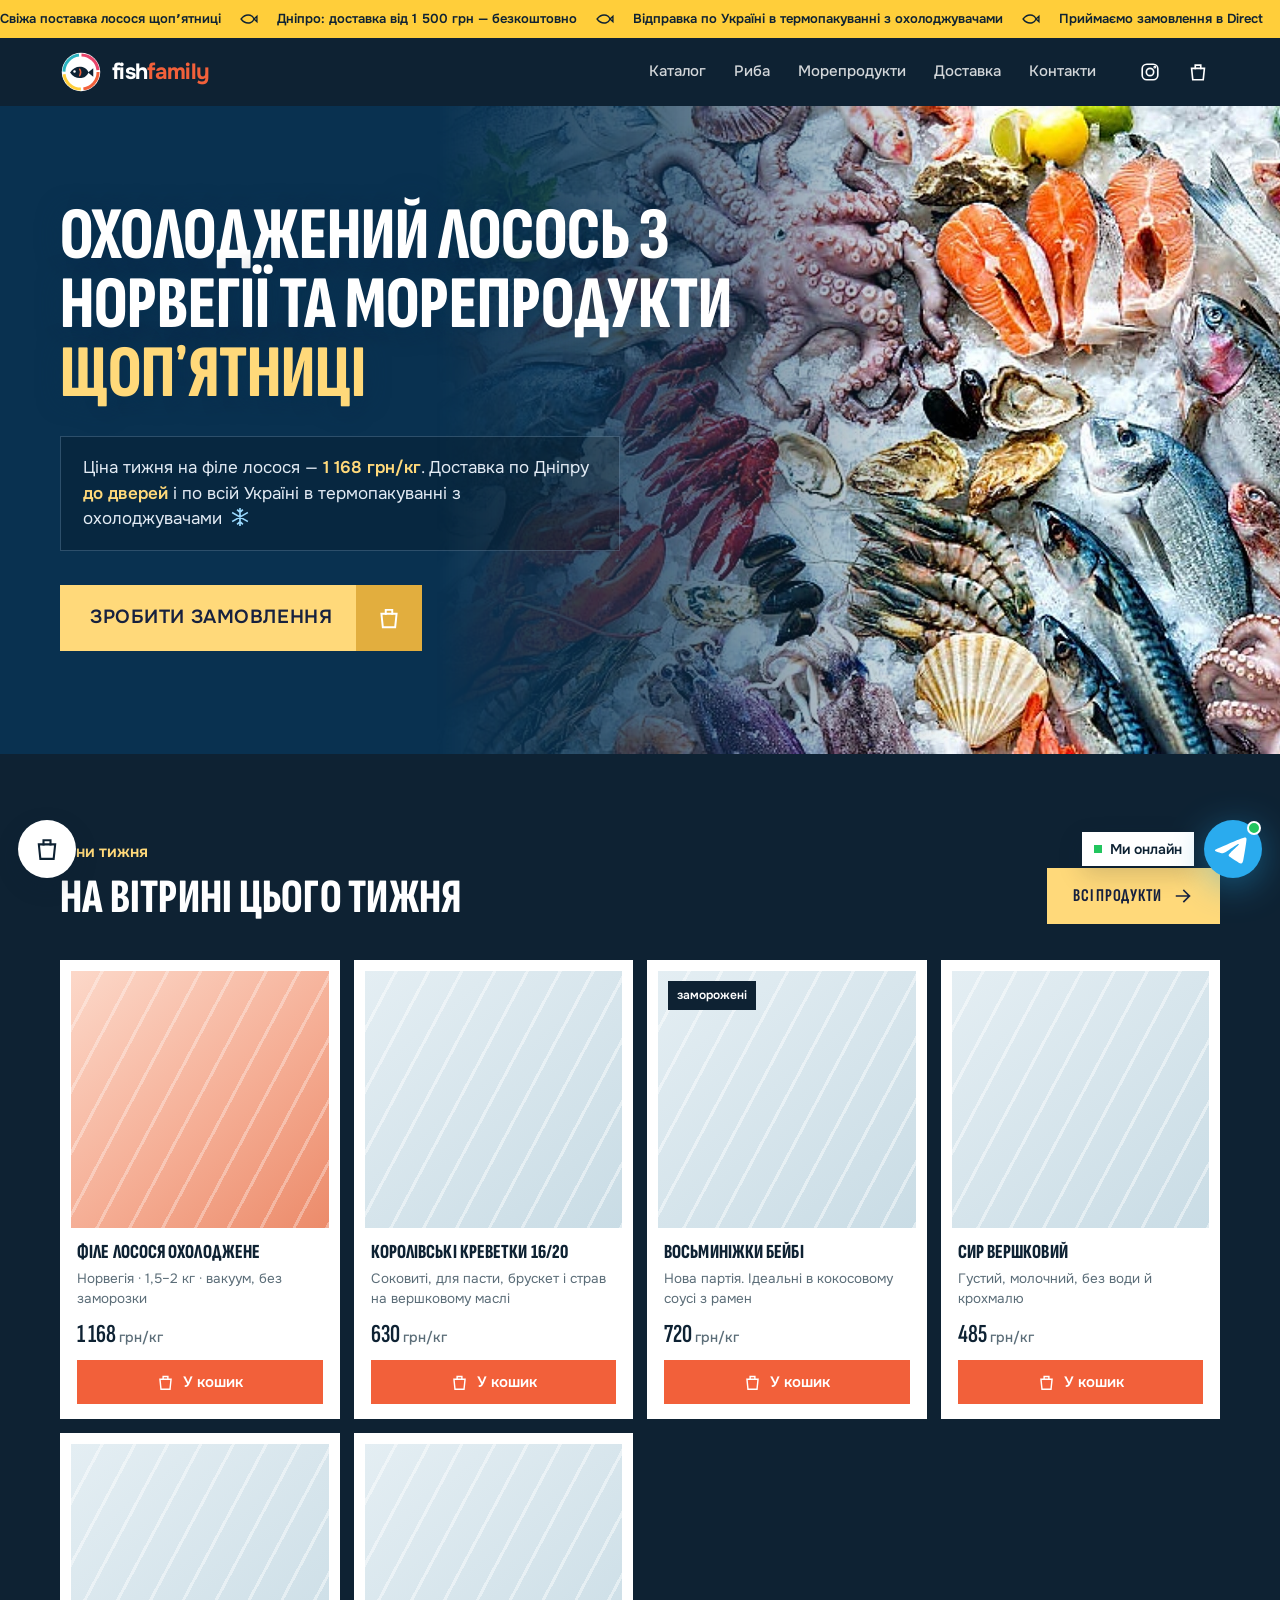
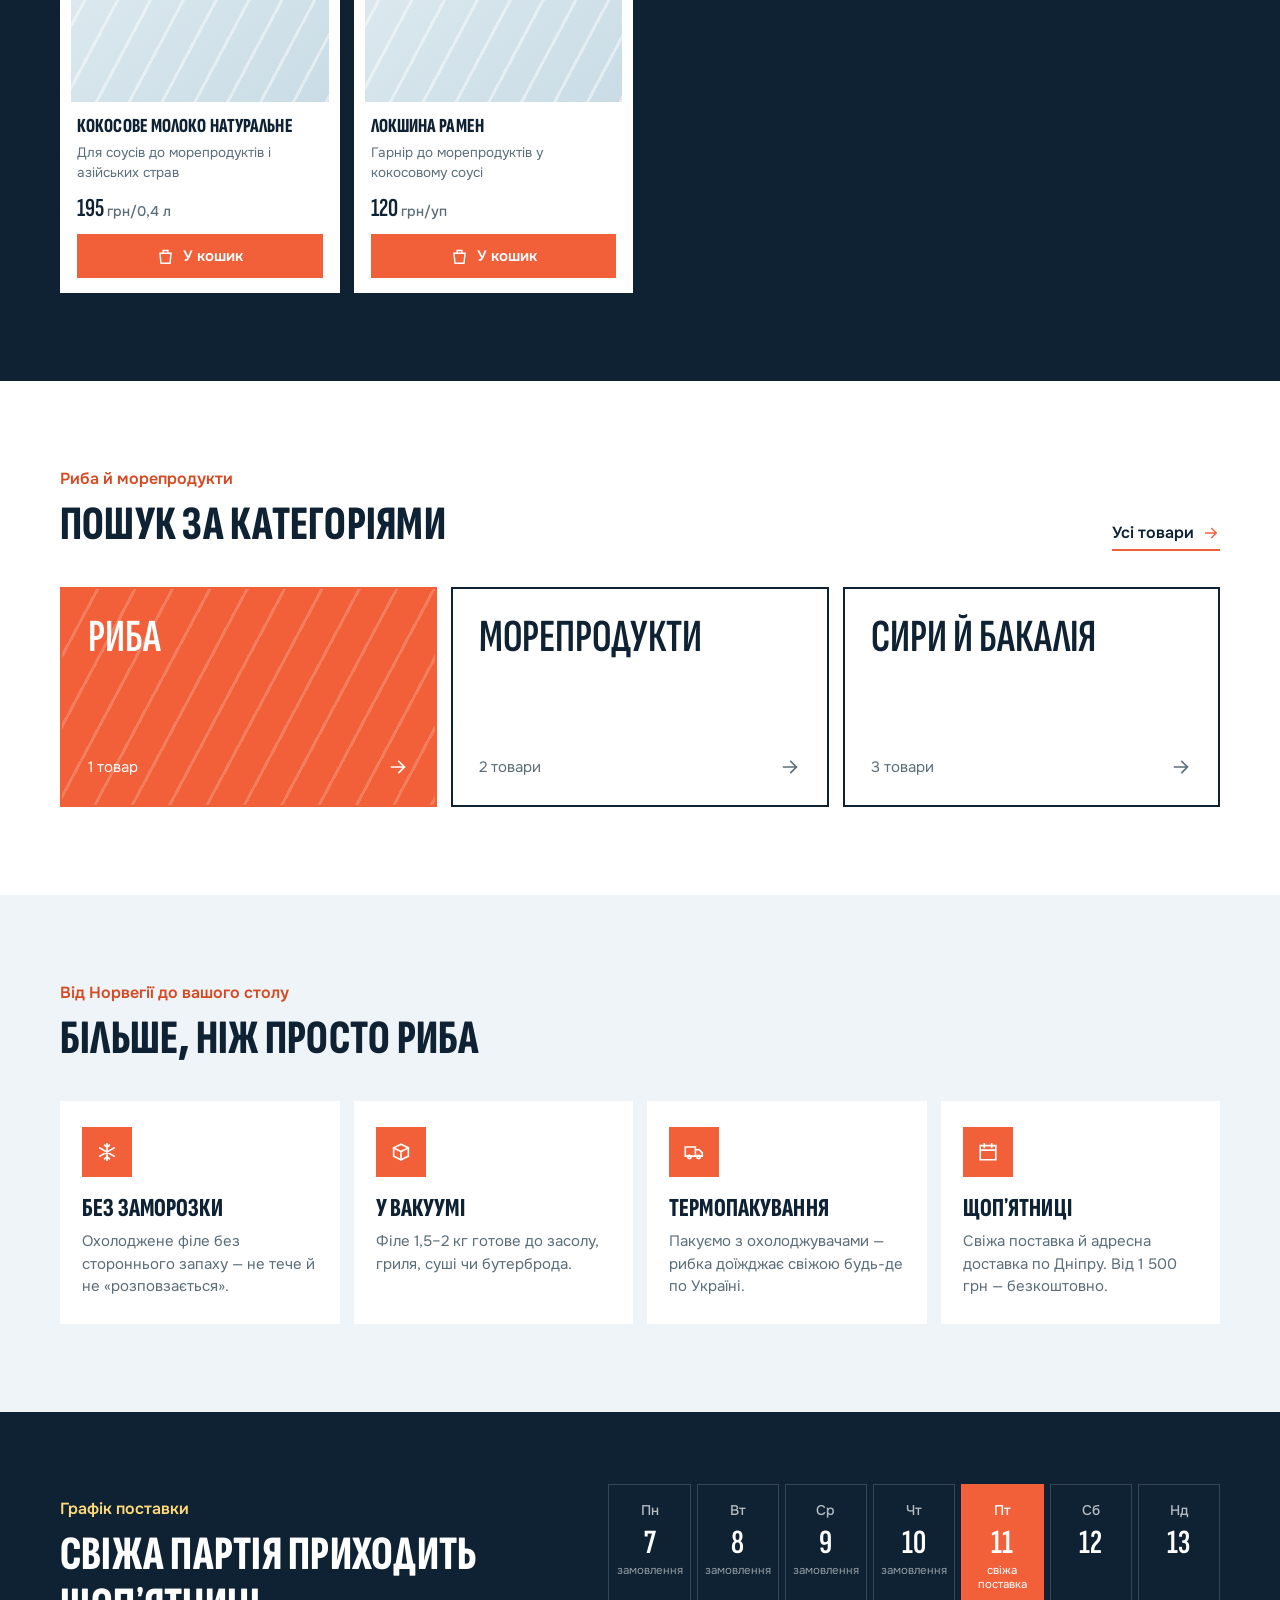
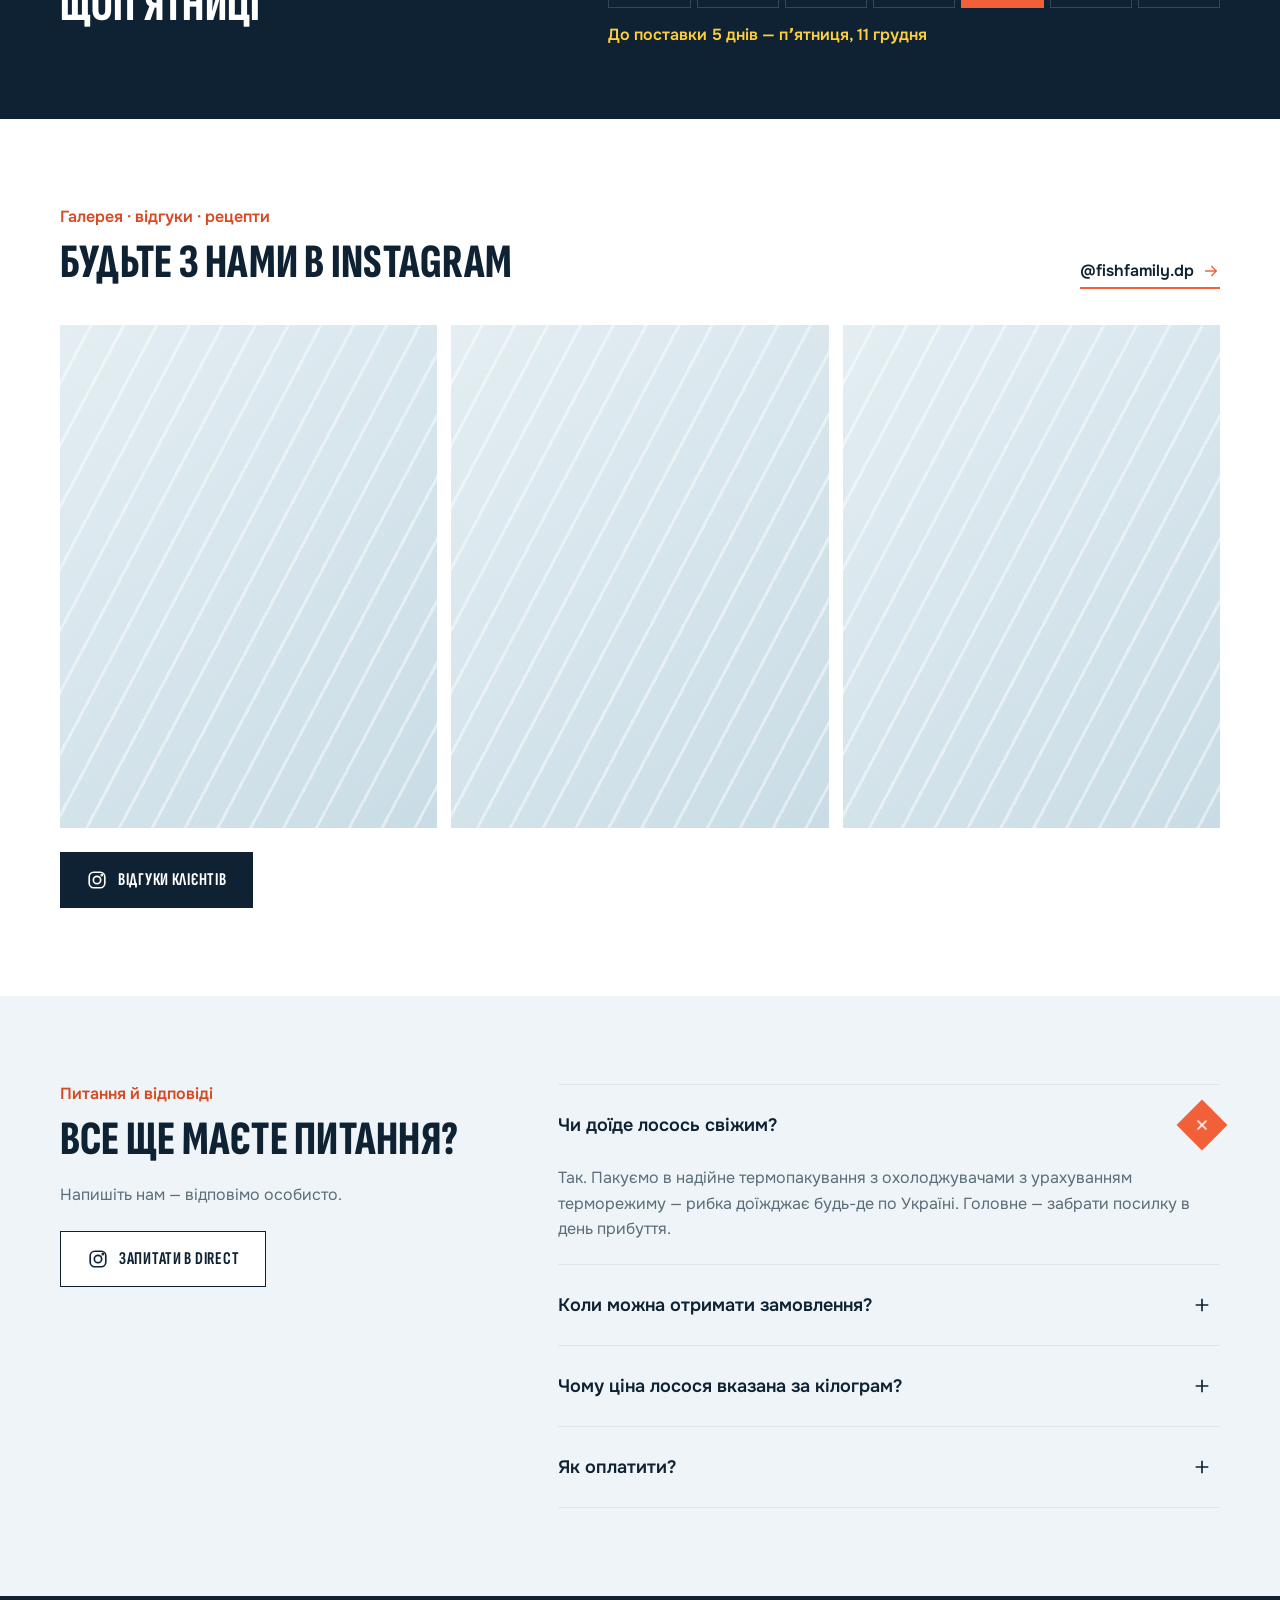
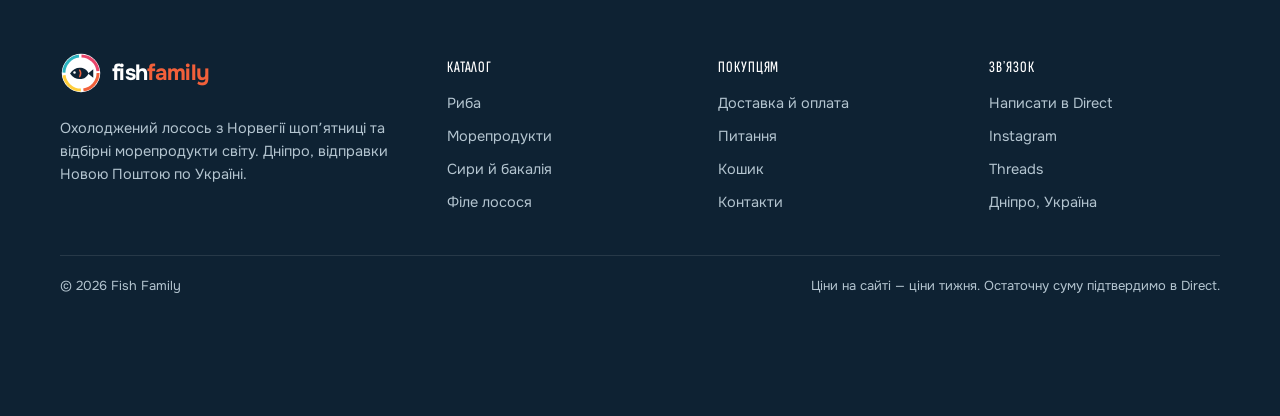
==== index.html @ 6bb83431 "Сайт Fish Family: головна, каталог, товар, кошик, доставка, контакти - перший блок як на premiumkawi" ====
<!doctype html>
<html lang="uk">
<head>
<meta charset="utf-8">
<meta name="viewport" content="width=device-width, initial-scale=1, viewport-fit=cover">
<title>Fish Family — охолоджений лосось з Норвегії, Дніпро</title>
<meta name="description" content="Охолоджений лосось з Норвегії щопʼятниці та відбірні морепродукти. Доставка по Дніпру від 1500 грн безкоштовно, відправка Новою Поштою по Україні.">
<meta name="theme-color" content="#0E2233">
<link rel="preconnect" href="https://fonts.googleapis.com">
<link rel="preconnect" href="https://fonts.gstatic.com" crossorigin>
<link href="https://fonts.googleapis.com/css2?family=Sofia+Sans+Extra+Condensed:wght@600;700;800;900&family=Onest:wght@400;500;600;700&display=swap" rel="stylesheet">
<link rel="stylesheet" href="style.css">
</head>
<body data-page="home">
<script src="sprite.js"></script>

<div class="ticker" aria-label="Умови магазину">
  <div class="ticker__track">
    <div class="ticker__group">
      <span>Свіжа поставка лосося щопʼятниці</span><svg class="i"><use href="#i-fish"/></svg>
      <span>Дніпро: доставка від 1 500 грн — безкоштовно</span><svg class="i"><use href="#i-fish"/></svg>
      <span>Відправка по Україні в термопакуванні з охолоджувачами</span><svg class="i"><use href="#i-fish"/></svg>
      <span>Приймаємо замовлення в Direct</span><svg class="i"><use href="#i-fish"/></svg>
    </div>
  </div>
</div>

<header class="hdr">
  <div class="wrap hdr__in">
    <button class="icon-btn" id="menuBtn" data-menu="open" aria-label="Меню" aria-expanded="false" aria-controls="nav"><svg class="i"><use href="#i-menu"/></svg></button>
    <a class="logo" href="index.html" aria-label="Fish Family — головна"><svg><use href="#i-logo"/></svg><span class="logo__txt">fish<b>family</b></span></a>
    <nav class="hdr__nav" aria-label="Розділи">
      <a href="katalog.html">Каталог</a>
      <a href="katalog.html?cat=ryba">Риба</a>
      <a href="katalog.html?cat=more">Морепродукти</a>
      <a href="dostavka.html">Доставка</a>
      <a href="kontakty.html">Контакти</a>
    </nav>
    <div class="hdr__act">
      <a class="icon-btn ig-link" href="https://www.instagram.com/fishfamily.dp/" target="_blank" rel="noopener" aria-label="Instagram @fishfamily.dp"><svg class="i"><use href="#i-ig"/></svg></a>
      <a class="icon-btn" href="koshyk.html" aria-label="Кошик"><svg class="i"><use href="#i-cart"/></svg><span class="cart-count" data-cart-count hidden>0</span></a>
    </div>
  </div>
</header>

<div class="nav" id="nav" aria-hidden="true">
  <div class="nav__top">
    <a class="logo" href="index.html"><svg><use href="#i-logo"/></svg><span class="logo__txt">fish<b>family</b></span></a>
    <button class="icon-btn" data-menu="close" aria-label="Закрити меню"><svg class="i"><use href="#i-close"/></svg></button>
  </div>
  <div class="nav__links">
    <a href="index.html" data-menu="close">Головна <svg class="i"><use href="#i-arrow"/></svg></a>
    <a href="katalog.html" data-menu="close">Каталог <svg class="i"><use href="#i-arrow"/></svg></a>
    <a href="katalog.html?cat=ryba" data-menu="close">Риба <svg class="i"><use href="#i-arrow"/></svg></a>
    <a href="katalog.html?cat=more" data-menu="close">Морепродукти <svg class="i"><use href="#i-arrow"/></svg></a>
    <a href="katalog.html?cat=bakaliia" data-menu="close">Сири й бакалія <svg class="i"><use href="#i-arrow"/></svg></a>
    <a href="dostavka.html" data-menu="close">Доставка й оплата <svg class="i"><use href="#i-arrow"/></svg></a>
    <a href="kontakty.html" data-menu="close">Контакти <svg class="i"><use href="#i-arrow"/></svg></a>
    <a href="koshyk.html" data-menu="close">Кошик <svg class="i"><use href="#i-arrow"/></svg></a>
  </div>
  <div class="nav__foot">
    <p>Найближча поставка: <b data-friday>пʼятниця</b></p>
    <a class="btn btn--main btn--block" href="https://ig.me/m/fishfamily.dp" target="_blank" rel="noopener"><svg class="i"><use href="#i-ig"/></svg>Написати в Direct</a>
  </div>
</div>

<main id="top">
<section class="hero">
  <img class="hero__photo" src="img/hero-hd.jpg" alt="" fetchpriority="high" onerror="this.hidden=true">
  <div class="hero__water" aria-hidden="true"></div>
  <div class="wrap hero__in">
    <h1>Охолоджений лосось з Норвегії та морепродукти <em>щопʼятниці</em></h1>
    <div class="hero__box">
      <p>Ціна тижня на філе лосося — <b><span data-price-of="losos">1 168</span> грн/кг</b>. Доставка по Дніпру <b>до дверей</b> і по всій Україні в термопакуванні з охолоджувачами <svg class="i hero__snow"><use href="#i-snow"/></svg></p>
    </div>
    <a class="hero__btn" href="katalog.html">Зробити замовлення<span><svg class="i"><use href="#i-cart"/></svg></span></a>
  </div>
</section>

<section class="sec sec--navy">
  <div class="wrap">
    <div class="sec__head">
      <div><span class="eyebrow">Ціни тижня</span><h2>На вітрині цього тижня</h2></div>
      <a class="btn btn--gold" href="katalog.html">Всі продукти <svg class="i"><use href="#i-arrow"/></svg></a>
    </div>
    <div class="grid" id="homeGrid"></div>
  </div>
</section>

<section class="sec">
  <div class="wrap">
    <div class="sec__head">
      <div><span class="eyebrow">Риба й морепродукти</span><h2>Пошук за категоріями</h2></div>
      <a class="more" href="katalog.html">Усі товари <svg class="i"><use href="#i-arrow"/></svg></a>
    </div>
    <div class="cats">
      <a class="cat cat--fish" href="katalog.html?cat=ryba"><b>Риба</b><span><em data-cat-count="ryba"></em><svg class="i"><use href="#i-arrow"/></svg></span></a>
      <a class="cat" href="katalog.html?cat=more"><b>Морепродукти</b><span><em data-cat-count="more"></em><svg class="i"><use href="#i-arrow"/></svg></span></a>
      <a class="cat" href="katalog.html?cat=bakaliia"><b>Сири й бакалія</b><span><em data-cat-count="bakaliia"></em><svg class="i"><use href="#i-arrow"/></svg></span></a>
    </div>
  </div>
</section>

<section class="sec sec--ice">
  <div class="wrap">
    <div class="sec__head">
      <div><span class="eyebrow">Від Норвегії до вашого столу</span><h2>Більше, ніж просто риба</h2></div>
    </div>
    <div class="perks4">
      <div class="perk4"><span class="sq"><svg class="i"><use href="#i-snow"/></svg></span><h3>Без заморозки</h3><p>Охолоджене філе без стороннього запаху — не тече й не «розповзається».</p></div>
      <div class="perk4"><span class="sq"><svg class="i"><use href="#i-box"/></svg></span><h3>У вакуумі</h3><p>Філе 1,5–2 кг готове до засолу, гриля, суші чи бутерброда.</p></div>
      <div class="perk4"><span class="sq"><svg class="i"><use href="#i-truck"/></svg></span><h3>Термопакування</h3><p>Пакуємо з охолоджувачами — рибка доїжджає свіжою будь-де по Україні.</p></div>
      <div class="perk4"><span class="sq"><svg class="i"><use href="#i-cal"/></svg></span><h3>Щопʼятниці</h3><p>Свіжа поставка й адресна доставка по Дніпру. Від 1 500 грн — безкоштовно.</p></div>
    </div>
  </div>
</section>

<section class="week">
  <div class="wrap week__in">
    <div><span class="eyebrow">Графік поставки</span><h2>Свіжа партія приходить щопʼятниці</h2></div>
    <div>
      <ol class="days" id="days"></ol>
      <p class="days__legend" id="daysLegend"></p>
    </div>
  </div>
</section>

<section class="sec" id="vidhuky">
  <div class="wrap">
    <div class="sec__head">
      <div><span class="eyebrow">Галерея · відгуки · рецепти</span><h2>Будьте з нами в Instagram</h2></div>
      <a class="more" href="https://www.instagram.com/fishfamily.dp/" target="_blank" rel="noopener">@fishfamily.dp <svg class="i"><use href="#i-arrow"/></svg></a>
    </div>
    <div class="revs">
      <figure class="ph ph--sea"></figure>
      <figure class="ph ph--sea"></figure>
      <figure class="ph ph--sea"></figure>
    </div>
    <a class="btn btn--dark revs__more" href="https://www.instagram.com/stories/highlights/17978755244148995/" target="_blank" rel="noopener"><svg class="i"><use href="#i-ig"/></svg>Відгуки клієнтів</a>
  </div>
</section>

<section class="sec sec--ice" id="pytannia">
  <div class="wrap faqwrap">
    <div class="faqwrap__head">
      <span class="eyebrow">Питання й відповіді</span>
      <h2>Все ще маєте питання?</h2>
      <p>Напишіть нам — відповімо особисто.</p>
      <a class="btn btn--ghost" href="https://ig.me/m/fishfamily.dp" target="_blank" rel="noopener"><svg class="i"><use href="#i-ig"/></svg>Запитати в Direct</a>
    </div>
    <div class="faq">
      <details open>
        <summary>Чи доїде лосось свіжим?<span class="pm"><svg class="i"><use href="#i-plus"/></svg></span></summary>
        <p>Так. Пакуємо в надійне термопакування з охолоджувачами з урахуванням терморежиму — рибка доїжджає будь-де по Україні. Головне — забрати посилку в день прибуття.</p>
      </details>
      <details>
        <summary>Коли можна отримати замовлення?<span class="pm"><svg class="i"><use href="#i-plus"/></svg></span></summary>
        <p>Свіжа партія приходить щопʼятниці. Замовлення формуємо заздалегідь — напишіть нам, і ми додамо вас до найближчої поставки.</p>
      </details>
      <details>
        <summary>Чому ціна лосося вказана за кілограм?<span class="pm"><svg class="i"><use href="#i-plus"/></svg></span></summary>
        <p>Філе продається цілим, а вага кожного трохи різна — від 1,5 до 2 кг. Ціна тижня оновлюється з кожною поставкою, остаточну суму називаємо після зважування.</p>
      </details>
      <details>
        <summary>Як оплатити?<span class="pm"><svg class="i"><use href="#i-plus"/></svg></span></summary>
        <p>По Дніпру — за реквізитами ФОП або готівкою при отриманні. По Україні — 100% передоплата за реквізитами ФОП.</p>
      </details>
    </div>
  </div>
</section>
</main>

<footer class="foot">
  <div class="wrap">
    <div class="foot__grid">
      <div>
        <a class="logo" href="index.html"><svg><use href="#i-logo"/></svg><span class="logo__txt">fish<b>family</b></span></a>
        <p>Охолоджений лосось з Норвегії щопʼятниці та відбірні морепродукти світу. Дніпро, відправки Новою Поштою по Україні.</p>
      </div>
      <div>
        <h4>Каталог</h4>
        <ul>
          <li><a href="katalog.html?cat=ryba">Риба</a></li>
          <li><a href="katalog.html?cat=more">Морепродукти</a></li>
          <li><a href="katalog.html?cat=bakaliia">Сири й бакалія</a></li>
          <li><a href="tovar.html?id=losos">Філе лосося</a></li>
        </ul>
      </div>
      <div>
        <h4>Покупцям</h4>
        <ul>
          <li><a href="dostavka.html">Доставка й оплата</a></li>
          <li><a href="dostavka.html#pytannia">Питання</a></li>
          <li><a href="koshyk.html">Кошик</a></li>
          <li><a href="kontakty.html">Контакти</a></li>
        </ul>
      </div>
      <div>
        <h4>Звʼязок</h4>
        <ul>
          <li><a href="https://ig.me/m/fishfamily.dp" target="_blank" rel="noopener">Написати в Direct</a></li>
          <li><a href="https://www.instagram.com/fishfamily.dp/" target="_blank" rel="noopener">Instagram</a></li>
          <li><a href="https://www.threads.com/@fishfamily.dp" target="_blank" rel="noopener">Threads</a></li>
          <li>Дніпро, Україна</li>
        </ul>
      </div>
    </div>
    <div class="foot__bottom">
      <span>© 2026 Fish Family</span>
      <span>Ціни на сайті — ціни тижня. Остаточну суму підтвердимо в Direct.</span>
    </div>
  </div>
</footer>

<a class="cartf" href="koshyk.html" aria-label="Кошик"><svg class="i"><use href="#i-cart"/></svg><span class="cartf__count" data-cart-count hidden>0</span></a>
<a class="tg" id="tgFloat" href="https://t.me/" target="_blank" rel="noopener" aria-label="Написати в Telegram — ми онлайн">
  <span class="tg__label"><i></i>Ми онлайн</span>
  <span class="tg__icon"><svg viewBox="0 0 240 240" aria-hidden="true"><circle cx="120" cy="120" r="120" fill="#2AABEE"/><path fill="#fff" d="M54.4 118.7c35-15.2 58.3-25.3 70-30.2 33.3-13.9 40.3-16.3 44.8-16.4 1 0 3.2.2 4.7 1.4 1.2 1 1.5 2.3 1.7 3.3.2 1 .4 3.1.2 4.7-1.8 19-9.6 65.1-13.6 86.3-1.7 9-5 12-8.2 12.3-7 .6-12.3-4.6-19-9-10.6-6.9-16.5-11.2-26.8-18-11.9-7.8-4.2-12.1 2.6-19.1 1.8-1.8 32.5-29.8 33.1-32.3.1-.3.1-1.5-.6-2.1-.7-.6-1.7-.4-2.5-.2-1.1.2-17.9 11.4-50.6 33.5-4.8 3.3-9.1 4.9-13 4.8-4.3-.1-12.5-2.4-18.7-4.4-7.5-2.4-13.5-3.7-13-7.9.3-2.2 3.3-4.4 8.9-6.7z"/></svg></span>
</a>

<script src="data.js"></script>
<script src="app.js"></script>
</body>
</html>
---- style.css ----
:root {
  --ink: #0E2233;
  --ink2: #18364D;
  --salmon: #F2603A;
  --salmon-d: #D64A23;
  --salmon-l: #FFE9E1;
  --sun: #FFCE3A;
  --ice: #EEF4F7;
  --line: #DCE6EB;
  --text: #15232D;
  --muted: #5B6D78;
  --bg: #fff;
  --head: "Sofia Sans Extra Condensed", "Arial Narrow", Arial, sans-serif;
  --body: "Onest", system-ui, -apple-system, "Segoe UI", Roboto, sans-serif;
  --gold: #FFD97A;
  --stripes: repeating-linear-gradient(118deg, transparent 0 30px, rgba(255,255,255,.18) 30px 33px);
  color-scheme: light;
}

/* усі кути квадратні */
*, *::before, *::after { box-sizing: border-box; border-radius: 0; }
[hidden] { display: none !important; }
html { scroll-behavior: smooth; -webkit-text-size-adjust: 100%; }
html.lock, html.lock body { overflow: hidden; }
body {
  margin: 0;
  background: var(--bg);
  color: var(--text);
  font: 400 16px/1.6 var(--body);
  -webkit-font-smoothing: antialiased;
  overflow-x: hidden;
}
img { max-width: 100%; display: block; }
a { color: inherit; }
button { font: inherit; color: inherit; cursor: pointer; border: 0; background: none; padding: 0; }
button, input, textarea { border-radius: 0; -webkit-appearance: none; appearance: none; }
input, textarea { font: inherit; }
[id] { scroll-margin-top: 84px; }

.wrap { max-width: 1200px; margin-inline: auto; padding-inline: 20px; }

svg.i {
  width: 22px; height: 22px; flex: none;
  fill: none; stroke: currentColor; stroke-width: 1.8;
  stroke-linecap: square; stroke-linejoin: miter;
}

h1, h2, h3 {
  font-family: var(--head);
  font-weight: 800;
  text-transform: uppercase;
  letter-spacing: .005em;
  line-height: 1.06;
  color: var(--ink);
  margin: 0;
}
h2 { font-size: clamp(30px, 4.2vw, 48px); }

/* ---------- бігучий рядок ---------- */
.ticker { background: var(--sun); color: var(--ink); overflow: hidden; white-space: nowrap; }
.ticker__track { display: inline-flex; animation: tick 40s linear infinite; will-change: transform; }
.ticker__group { display: inline-flex; align-items: center; gap: 18px; padding: 9px 18px 9px 0; font: 600 13px/1.2 var(--body); }
.ticker__group svg.i { width: 20px; height: 20px; stroke-width: 1.6; }
@keyframes tick { to { transform: translateX(-50%); } }
@media (prefers-reduced-motion: reduce) { .ticker__track { animation: none; } }

/* ---------- шапка ---------- */
.hdr { position: sticky; top: 0; z-index: 40; background: var(--ink); color: #fff; }
.hdr__in { position: relative; height: 68px; display: flex; align-items: center; gap: 24px; }
.logo { display: inline-flex; align-items: center; gap: 10px; text-decoration: none; color: #fff; }
.logo svg { width: 42px; height: 42px; }
.logo__txt { font: 700 22px/1 var(--body); letter-spacing: -.03em; }
.logo__txt b { color: var(--salmon); font-weight: 700; }
.hdr__nav { display: flex; gap: 28px; margin-left: auto; }
.hdr__nav a { text-decoration: none; font-weight: 500; font-size: 15px; color: rgba(255,255,255,.82); padding-block: 6px; border-bottom: 2px solid transparent; transition: color .2s, border-color .2s; }
.hdr__nav a:hover { color: var(--sun); }
.hdr__nav a.on { color: #fff; border-color: var(--salmon); }
.hdr__act { display: flex; gap: 4px; margin-left: 8px; }
.icon-btn { width: 44px; height: 44px; display: grid; place-items: center; position: relative; color: #fff; transition: background .2s; }
.icon-btn:hover { background: rgba(255,255,255,.1); }
.cart-count {
  position: absolute; top: 4px; right: 2px;
  min-width: 18px; height: 18px; padding: 0 4px;
  background: var(--salmon); color: #fff; font: 700 11px/18px var(--body); text-align: center;
}
.cart-count.bump { animation: bump .45s ease; }
@keyframes bump { 40% { transform: scale(1.45); } }
#menuBtn { display: none; }

/* ---------- мобільне меню ---------- */
.nav {
  position: fixed; inset: 0; z-index: 60;
  background: var(--ink); color: #fff;
  display: flex; flex-direction: column;
  padding: 0 20px calc(24px + env(safe-area-inset-bottom));
  transform: translateY(-100%); visibility: hidden;
  transition: transform .35s ease, visibility 0s .35s;
  overflow-y: auto;
}
.nav.open { transform: none; visibility: visible; transition: transform .35s ease; }
.nav__top { height: 68px; flex: none; display: flex; align-items: center; justify-content: space-between; }
.nav__links { display: flex; flex-direction: column; margin-top: 8px; }
.nav__links a {
  display: flex; justify-content: space-between; align-items: center;
  font: 600 26px/1.1 var(--head); text-transform: uppercase; text-decoration: none;
  padding: 13px 0; border-bottom: 1px solid rgba(255,255,255,.12);
}
.nav__links a svg { color: var(--salmon); }
.nav__foot { margin-top: auto; padding-top: 24px; }
.nav__foot p { margin: 0 0 12px; color: rgba(255,255,255,.7); font-size: 15px; }
.nav__foot b { color: var(--sun); font-weight: 600; }

/* ---------- кнопки ---------- */
.btn {
  display: inline-flex; align-items: center; justify-content: center; gap: 10px;
  height: 56px; padding: 0 26px;
  font: 700 18px/1 var(--head); text-transform: uppercase; letter-spacing: .04em;
  text-decoration: none; white-space: nowrap;
  transition: background .2s, color .2s, border-color .2s, transform .1s;
}
.btn:active { transform: scale(.98); }
.btn--main { background: var(--salmon); color: #fff; }
.btn--main:hover { background: var(--salmon-d); }
.btn--ghost { background: #fff; color: var(--ink); border: 1.5px solid var(--ink); }
.btn--ghost:hover { background: var(--ink); color: #fff; }
.btn--dark { background: var(--ink); color: #fff; }
.btn--dark:hover { background: var(--ink2); }
.btn--light { background: #fff; color: var(--ink); }
.btn--light:hover { background: var(--sun); }
.btn--line { color: #fff; border: 1.5px solid rgba(255,255,255,.75); }
.btn--line:hover { background: rgba(255,255,255,.12); }
.btn--block { width: 100%; }
.more {
  display: inline-flex; align-items: center; gap: 8px;
  font-weight: 600; color: var(--ink); text-decoration: none;
  padding-bottom: 3px; border-bottom: 2px solid var(--salmon);
}
.more svg.i { width: 18px; height: 18px; color: var(--salmon); transition: transform .2s; }
.more:hover svg.i { transform: translateX(4px); }

/* ---------- заглушки фото ---------- */
.ph {
  margin: 0; position: relative; overflow: hidden;
  display: grid; place-items: center;
  background:
    repeating-linear-gradient(118deg, transparent 0 26px, rgba(255,255,255,.32) 26px 29px),
    linear-gradient(140deg, #FCD8C9, #F5AE95 55%, #EC8B6A);
}
.ph--sea {
  background:
    repeating-linear-gradient(118deg, transparent 0 26px, rgba(255,255,255,.45) 26px 29px),
    linear-gradient(140deg, #E4EEF3, #C9DCE5);
}
.ph img { position: absolute; inset: 0; width: 100%; height: 100%; object-fit: cover; }
.ph > span {
  position: relative; max-width: 80%; text-align: center;
  font-size: 13px; font-weight: 500; line-height: 1.35; color: var(--ink);
  background: rgba(255,255,255,.8); padding: 6px 10px;
}
.ph:has(img) > span { display: none; }

/* ---------- загальне для сторінок ---------- */
.crumbs { font-size: 13px; color: var(--muted); padding-block: 18px 16px; }
.crumbs a { text-decoration: none; }
.crumbs a:hover { color: var(--ink); }
.crumbs span { color: var(--ink); font-weight: 500; }
.page-head { display: flex; justify-content: space-between; align-items: flex-end; flex-wrap: wrap; gap: 12px 40px; padding-bottom: 28px; }
.page-head h1 { font-size: clamp(40px, 6vw, 76px); line-height: 1; }
.page-head p { margin: 0; max-width: 460px; color: var(--muted); }

.sec { padding-block: 88px; }
.sec--ice { background: var(--ice); }
.sec--ink { background: var(--ink); color: #C9D8E1; }
.sec--ink h2, .sec--ink h3 { color: #fff; }
.sec__head { display: flex; justify-content: space-between; align-items: flex-end; gap: 16px 40px; flex-wrap: wrap; margin-bottom: 36px; }
.sec__head h2 { max-width: 640px; }
.sec__head p { max-width: 440px; margin: 0; color: var(--muted); }
.sec--ink .sec__head p { color: #A9BDC9; }
.sq { width: 42px; height: 42px; flex: none; background: var(--salmon); color: #fff; display: grid; place-items: center; }

/* ---------- головна: перший екран ---------- */
.hero { position: relative; overflow: hidden; color: #fff; background: #093150; }
.hero__photo {
  position: absolute; top: 0; right: 0; width: 66%; height: 100%;
  object-fit: cover; object-position: center;
  -webkit-mask-image: linear-gradient(90deg, transparent 0%, rgba(0,0,0,.3) 28%, #000 62%);
  mask-image: linear-gradient(90deg, transparent 0%, rgba(0,0,0,.3) 28%, #000 62%);
}
.hero__water { display: none; }
.hero__in { position: relative; z-index: 1; min-height: clamp(520px, 72svh, 720px); padding-block: 80px 88px; display: flex; flex-direction: column; justify-content: center; align-items: flex-start; }
.hero h1 { max-width: 700px; text-wrap: balance; color: #fff; font-weight: 800; font-size: clamp(48px, 5.8vw, 86px); line-height: .93; letter-spacing: 0; text-shadow: 0 2px 24px rgba(9,49,80,.55); }
.hero h1 em { font-style: normal; color: var(--gold); }
.hero__box { max-width: 560px; margin-top: 28px; padding: 18px 22px; background: rgba(0,0,0,.2); border: 1px solid rgba(160,200,235,.25); }
.hero__box p { margin: 0; font-size: 17px; line-height: 1.5; color: #E4ECF5; }
.hero__box b { font-weight: 600; color: var(--gold); white-space: nowrap; }
.hero__snow { width: 22px; height: 22px; vertical-align: -4px; margin-left: 2px; color: #9ADAFF; }
.hero__btn {
  display: inline-flex; align-items: center; gap: 24px; height: 66px; margin-top: 34px; padding-left: 30px;
  background: var(--gold); color: #17213F; text-decoration: none;
  font: 600 19px/1 var(--body); text-transform: uppercase; letter-spacing: .03em;
  transition: background .2s, transform .15s;
}
.hero__btn span { width: 66px; height: 66px; display: grid; place-items: center; background: #E2AE3E; color: #fff; }
.hero__btn span svg.i { width: 26px; height: 26px; }
.hero__btn:hover { background: #FFE6A6; transform: translateY(-2px); }

/* ---------- головна: тиждень поставки ---------- */
.week { background: var(--ink); color: #C9D8E1; padding-block: 72px; }
.week__in { display: grid; grid-template-columns: .9fr 1.1fr; gap: 48px; align-items: center; }
.week h2 { color: #fff; }
.week p { margin: 16px 0 0; }
.days { list-style: none; margin: 0; padding: 0; display: grid; grid-template-columns: repeat(7, 1fr); gap: 6px; }
.day { min-height: 124px; padding: 14px 4px; display: flex; flex-direction: column; align-items: center; justify-content: space-between; text-align: center; border: 1px solid rgba(255,255,255,.16); }
.day b { font-weight: 500; font-size: 14px; color: rgba(255,255,255,.7); }
.day span { font: 600 34px/1 var(--head); color: #fff; }
.day em { min-height: 2.5em; font-style: normal; font-size: 11.5px; line-height: 1.25; color: rgba(255,255,255,.55); }
.day.is-past { opacity: .4; }
.day.is-today { border-color: var(--sun); }
.day.is-today em { color: var(--sun); }
.day.is-fri { background: var(--salmon); border-color: var(--salmon); }
.day.is-fri b, .day.is-fri em { color: #fff; }
.week .days__legend { margin: 14px 0 0; font-weight: 600; color: var(--sun); }

/* ---------- головна: категорії ---------- */
.cats { display: grid; grid-template-columns: repeat(3, 1fr); gap: 14px; }
.cat { min-height: 220px; padding: 26px; display: flex; flex-direction: column; justify-content: space-between; border: 2px solid var(--ink); color: var(--ink); text-decoration: none; transition: background .2s, color .2s; }
.cat b { font: 600 clamp(32px, 3.6vw, 48px)/1 var(--head); text-transform: uppercase; }
.cat span { display: flex; justify-content: space-between; align-items: center; font-size: 15px; color: var(--muted); }
.cat em { font-style: normal; }
.cat:hover { background: var(--ink); color: #fff; }
.cat:hover span { color: rgba(255,255,255,.75); }
.cat--fish { background: var(--stripes), var(--salmon); border-color: var(--salmon); color: #fff; }
.cat--fish span { color: #fff; }
.cat--fish:hover { background: var(--stripes), var(--salmon-d); border-color: var(--salmon-d); }

.dteaser { display: flex; align-items: flex-start; gap: 18px; padding: 26px; border: 1px solid var(--line); background: #fff; text-decoration: none; transition: border-color .2s; }
.dteaser:hover { border-color: var(--ink); }
.dteaser .sq { width: 50px; height: 50px; background: var(--ink); color: var(--sun); }
.dteaser h3 { font-size: 26px; margin-bottom: 6px; }
.dteaser p { margin: 0; color: var(--muted); }

/* ---------- картки товарів ---------- */
.grid { display: grid; grid-template-columns: repeat(auto-fill, minmax(230px, 1fr)); gap: 14px; }
.card { display: flex; flex-direction: column; background: #fff; border: 1px solid var(--line); padding: 10px 10px 14px; transition: border-color .2s; }
.card:hover { border-color: var(--ink); }
.card__link { display: block; color: inherit; text-decoration: none; }
.card .ph { aspect-ratio: 1 / 1; }
.card__tag { position: absolute; top: 10px; left: 10px; font-style: normal; font-size: 12px; font-weight: 600; background: var(--ink); color: #fff; padding: 5px 9px; }
.card h3 { font-size: 20px; margin: 14px 6px 6px; }
.card__link:hover h3 { color: var(--salmon-d); }
.card p { flex: 1; margin: 0 6px; font-size: 13.5px; line-height: 1.45; color: var(--muted); }
.card__price { margin: 14px 6px 12px; font: 600 26px/1 var(--head); color: var(--ink); }
.card__price small { font: 500 14px var(--body); color: var(--muted); }
.card__foot { margin: 0 6px; }
.card__foot .step { width: 100%; justify-content: space-between; height: 44px; }
.add {
  width: 100%; height: 44px; background: var(--salmon); color: #fff;
  display: inline-flex; align-items: center; justify-content: center; gap: 8px;
  font-weight: 600; font-size: 15px; transition: background .2s;
}
.add:hover { background: var(--salmon-d); }
.add svg.i { width: 19px; height: 19px; }

/* ---------- каталог ---------- */
.catalog { padding-bottom: 88px; }
.chips { display: flex; gap: 8px; flex-wrap: wrap; margin-bottom: 24px; }
.chip, .pill {
  height: 44px; padding: 0 18px;
  display: inline-flex; align-items: center; justify-content: center; gap: 8px;
  border: 1.5px solid var(--line); background: #fff;
  font-weight: 600; font-size: 15px; color: var(--ink); transition: .2s;
}
.chip small { font-weight: 500; color: var(--muted); }
.chip:hover, .pill:hover { border-color: var(--ink); }
.chip.on, .pill.on { background: var(--ink); border-color: var(--ink); color: #fff; }
.chip.on small { color: rgba(255,255,255,.6); }
.pills { display: flex; gap: 8px; flex-wrap: wrap; }
.catalog__note { margin: 28px 0 0; color: var(--muted); }
.catalog__note a { color: var(--ink); font-weight: 600; }

/* ---------- товар ---------- */
.prod { display: grid; grid-template-columns: minmax(0, 1.05fr) minmax(0, 1fr); gap: 56px; align-items: start; padding-bottom: 80px; }
.gal { position: sticky; top: 88px; }
.gal__main { position: relative; overflow: hidden; }
.gal__track { display: flex; overflow-x: auto; scroll-snap-type: x mandatory; scrollbar-width: none; }
.gal__track::-webkit-scrollbar { display: none; }
.gal__track .ph { flex: 0 0 100%; aspect-ratio: 1 / 1; scroll-snap-align: start; }
.gal__tag { position: absolute; z-index: 2; top: 16px; left: 16px; background: var(--sun); color: var(--ink); font: 600 13px/1 var(--body); padding: 9px 12px; }
.gal__thumbs { display: grid; grid-template-columns: repeat(4, 1fr); gap: 10px; margin-top: 10px; }
.gal__thumbs button { aspect-ratio: 1 / 1; overflow: hidden; border: 2px solid transparent; transition: border-color .2s; }
.gal__thumbs button.on { border-color: var(--ink); }
.gal__thumbs .ph { width: 100%; height: 100%; }
.gal__dots { display: none; position: absolute; left: 0; right: 0; bottom: 14px; justify-content: center; gap: 6px; }
.gal__dots button { width: 10px; height: 4px; background: rgba(255,255,255,.65); transition: width .25s, background .25s; }
.gal__dots button.on { width: 26px; background: #fff; }

.info h1 { font-size: clamp(32px, 4.2vw, 50px); }
.fresh { display: flex; align-items: center; gap: 9px; margin: 14px 0 0; font-size: 14.5px; color: var(--muted); }
.fresh i { width: 8px; height: 8px; background: #22A865; box-shadow: 0 0 0 4px rgba(34,168,101,.18); }
.fresh b { color: var(--ink); font-weight: 600; }
.price { display: flex; align-items: baseline; flex-wrap: wrap; gap: 4px 10px; margin: 22px 0 0; }
.price__num { font: 600 56px/1 var(--head); color: var(--ink); }
.price__unit { font-weight: 600; font-size: 18px; color: var(--ink); }
.price__tag { align-self: center; background: var(--salmon-l); color: var(--salmon-d); font-size: 13px; font-weight: 600; padding: 6px 10px; }
.lead { margin: 16px 0 22px; font-size: 16.5px; }
.specs { display: grid; grid-template-columns: auto 1fr; margin: 0 0 24px; border-top: 1px solid var(--line); }
.specs dt, .specs dd { margin: 0; padding: 11px 0; border-bottom: 1px solid var(--line); font-size: 15px; }
.specs dt { color: var(--muted); padding-right: 24px; }
.specs dd { font-weight: 600; color: var(--ink); text-align: right; }

.lbl { display: block; font-size: 14px; font-weight: 600; color: var(--ink); margin-bottom: 10px; }
.buy { background: var(--ice); padding: 20px; }
.buy__row { display: flex; align-items: center; gap: 18px; flex-wrap: wrap; }
.step { display: inline-flex; align-items: center; background: #fff; border: 1px solid var(--line); height: 52px; }
.step button { width: 48px; height: 100%; display: grid; place-items: center; color: var(--salmon-d); }
.step button:hover { background: var(--salmon-l); }
.step output { min-width: 30px; text-align: center; font-weight: 700; font-size: 17px; color: var(--ink); white-space: nowrap; }
.step--sm { height: 40px; }
.step--sm button { width: 38px; }
.step--sm output { font-size: 14.5px; min-width: 50px; }
.est { font-size: 14px; color: var(--muted); line-height: 1.3; }
.est b { display: block; font: 600 28px/1.1 var(--head); color: var(--ink); }
.buy__btns { display: grid; gap: 10px; margin-top: 18px; }
.buy__note { margin: 12px 0 0; font-size: 13px; color: var(--muted); line-height: 1.45; }
.perks { display: grid; grid-template-columns: repeat(3, 1fr); gap: 12px; margin-top: 16px; padding-top: 16px; border-top: 1px solid var(--line); }
.perk { display: flex; align-items: center; gap: 10px; font-size: 13.5px; font-weight: 500; line-height: 1.3; color: var(--ink); }
.perk svg.i { color: var(--salmon); }
.ship { margin-top: 16px; border: 1px solid var(--line); padding: 18px 20px; }
.ship ul { list-style: none; padding: 0; margin: 14px 0 0; display: grid; gap: 10px; }
.ship li { display: flex; gap: 12px; font-size: 15px; line-height: 1.45; }
.ship li svg.i { color: var(--salmon); }

.quality { display: grid; grid-template-columns: 1fr 1fr; gap: 56px; align-items: center; }
.quality__txt p { margin: 18px 0 0; font-size: 17px; }
.checks { list-style: none; margin: 0; padding: 0; display: grid; gap: 10px; }
.checks li { display: flex; align-items: center; gap: 16px; background: #fff; padding: 14px 18px; }
.checks b { display: block; font-weight: 600; color: var(--ink); line-height: 1.3; }
.checks div span { font-size: 14px; color: var(--muted); }

.ideas { display: grid; grid-template-columns: repeat(3, 1fr); gap: 14px; }
.idea { aspect-ratio: 4 / 3; display: flex; flex-direction: column; justify-content: space-between; padding: 24px; border: 1.5px solid var(--line); text-decoration: none; transition: border-color .2s, background .2s; }
.idea:hover { border-color: var(--salmon); background: var(--salmon-l); }
.idea h3 { font-size: 30px; }
.idea p { margin: 0; color: var(--muted); font-size: 15px; line-height: 1.45; }
.idea--hot { border-color: var(--salmon); color: #fff; background: var(--stripes), var(--salmon); }
.idea--hot:hover { background: var(--stripes), var(--salmon-d); }
.idea--hot h3, .idea--hot p { color: #fff; }

.recipe { display: grid; grid-template-columns: 330px 1fr; gap: 24px; align-items: start; }
.ingr { background: var(--ink2); padding: 24px; }
.ingr h3 { font-size: 24px; margin-bottom: 8px; }
.ingr ul { list-style: none; padding: 0; margin: 0 0 20px; }
.ingr li { display: flex; justify-content: space-between; gap: 12px; padding: 11px 0; border-bottom: 1px solid rgba(255,255,255,.1); }
.ingr li b { color: var(--sun); font-weight: 600; white-space: nowrap; }
.steps { list-style: none; counter-reset: s; padding: 0; margin: 0; display: grid; grid-template-columns: 1fr 1fr; gap: 14px; }
.steps li { counter-increment: s; border: 1px solid rgba(255,255,255,.14); padding: 24px; }
.steps li::before { content: counter(s); display: block; font: 600 46px/1 var(--head); color: var(--salmon); margin-bottom: 14px; }
.steps h3 { font-size: 22px; margin-bottom: 8px; }
.steps p { margin: 0; font-size: 15px; line-height: 1.55; }

/* ---------- доставка ---------- */
.deliv { display: grid; grid-template-columns: 1fr 1fr; gap: 16px; }
.dcard { background: #fff; border: 1px solid var(--line); padding: 28px; }
.dcard__h { display: flex; align-items: center; gap: 14px; margin-bottom: 14px; }
.dcard__h .sq { width: 50px; height: 50px; background: var(--ink); color: var(--sun); }
.dcard h3 { font-size: 28px; }
.dcard dl { margin: 0; display: grid; grid-template-columns: 1fr auto; }
.dcard dt, .dcard dd { margin: 0; padding: 13px 0; border-bottom: 1px dashed var(--line); }
.dcard dt { color: var(--muted); padding-right: 16px; }
.dcard dd { font-weight: 700; color: var(--ink); text-align: right; }
.pay { display: flex; gap: 12px; margin: 18px 0 0; font-size: 14.5px; line-height: 1.5; color: var(--muted); }
.pay svg.i { color: var(--salmon); }

.faqwrap { display: grid; grid-template-columns: .8fr 1.2fr; gap: 56px; align-items: start; }
.faqwrap__head { position: sticky; top: 100px; }
.faqwrap__head p { margin: 16px 0 24px; color: var(--muted); }
.faq details { border-bottom: 1px solid var(--line); }
.faq details:first-child { border-top: 1px solid var(--line); }
.faq summary { list-style: none; cursor: pointer; display: flex; justify-content: space-between; align-items: center; gap: 20px; padding: 22px 0; font-weight: 600; font-size: 18px; line-height: 1.35; color: var(--ink); }
.faq summary::-webkit-details-marker { display: none; }
.pm { width: 36px; height: 36px; flex: none; background: var(--ice); display: grid; place-items: center; transition: transform .25s, background .25s, color .25s; }
.faq details[open] .pm { transform: rotate(45deg); background: var(--salmon); color: #fff; }
.faq details p { margin: 0 0 22px; color: var(--muted); max-width: 680px; }

/* ---------- відгуки ---------- */
.revs { display: grid; grid-template-columns: repeat(3, 1fr); gap: 14px; }
.revs .ph { aspect-ratio: 3 / 4; }
.revs__more { margin-top: 24px; }

/* ---------- контакти ---------- */
.contacts-page { padding-bottom: 88px; }
.contacts { display: grid; grid-template-columns: 1.15fr 1fr 1fr; gap: 14px; }
.ccard { display: flex; flex-direction: column; gap: 6px; padding: 26px; border: 1px solid var(--line); color: inherit; text-decoration: none; transition: border-color .2s; }
a.ccard:hover { border-color: var(--ink); }
.ccard small { font-size: 13px; font-weight: 600; color: var(--salmon-d); }
.ccard b { font: 600 28px/1.1 var(--head); text-transform: uppercase; color: var(--ink); }
.ccard > span { color: var(--muted); font-size: 15px; }
.ccard em { font-style: normal; font-weight: 600; color: var(--ink); }
.ccard--main { grid-row: span 2; justify-content: space-between; gap: 28px; background: var(--stripes), var(--ink); border-color: var(--ink); color: #C9D8E1; }
.ccard--main h2 { color: #fff; }
.ccard--main p { margin: 14px 0 0; }
.ccard__btns { display: grid; gap: 10px; }

/* ---------- кошик ---------- */
.cartpage { padding-bottom: 88px; }
.cart__empty { padding: 56px 0 24px; }
.cart__empty p { margin: 0 0 18px; font-size: 18px; color: var(--muted); }
.cartgrid { display: grid; grid-template-columns: minmax(0, 1fr) 380px; gap: 40px; align-items: start; }
.h3 { font-size: 22px; margin: 34px 0 14px; }
.cartside .h3 { margin-top: 0; }
.cartside { position: sticky; top: 92px; border: 1px solid var(--line); padding: 22px; }
.citems { list-style: none; padding: 0; margin: 0; border-top: 1px solid var(--line); }
.citem { display: grid; grid-template-columns: minmax(0, 1fr) auto 120px 36px; grid-template-areas: "info step sum x"; gap: 10px 18px; align-items: center; padding: 16px 0; border-bottom: 1px solid var(--line); }
.citem__info { grid-area: info; text-decoration: none; }
.citem__info b { display: block; color: var(--ink); font-weight: 600; line-height: 1.3; }
.citem__info:hover b { color: var(--salmon-d); }
.citem__info small { display: block; color: var(--muted); font-size: 13px; }
.citem > .step { grid-area: step; }
.citem__sum { grid-area: sum; font-weight: 700; color: var(--ink); text-align: right; white-space: nowrap; }
.citem__x { grid-area: x; width: 36px; height: 36px; display: grid; place-items: center; color: var(--muted); }
.citem__x:hover { background: var(--ice); color: var(--ink); }
.citem__x svg.i { width: 18px; height: 18px; }
.fields { display: grid; grid-template-columns: 1fr 1fr; gap: 0 14px; }
.field { display: grid; gap: 6px; margin-top: 12px; }
.field--wide { grid-column: 1 / -1; }
.field span, .field > label { font-size: 13px; font-weight: 600; color: var(--ink); }
.field input, .field textarea { width: 100%; min-height: 50px; padding: 12px 14px; border: 1.5px solid var(--line); background: #fff; color: var(--text); font-size: 16px; line-height: 1.4; outline: none; transition: border-color .2s; }
.field textarea { resize: vertical; }
.field input:focus, .field textarea:focus { border-color: var(--ink); }
.field.err input { border-color: var(--salmon); background: var(--salmon-l); }
.sum { background: var(--ice); padding: 14px 16px; display: grid; gap: 6px; font-size: 14.5px; }
.sum > div { display: flex; justify-content: space-between; gap: 12px; }
.sum .total { margin-top: 4px; padding-top: 10px; border-top: 1px solid var(--line); font-weight: 700; font-size: 18px; color: var(--ink); }
.sum small { color: var(--muted); font-size: 12.5px; line-height: 1.4; }
.warn { margin: 10px 0 0; padding: 10px 12px; font-size: 13.5px; line-height: 1.45; background: #FFF4CC; color: #6B5300; }
.warn.is-min { background: var(--salmon-l); color: var(--salmon-d); }
.cartside .btn { margin-top: 14px; }
.cart__hint { margin: 10px 0 0; font-size: 12.5px; line-height: 1.4; text-align: center; color: var(--muted); }
.order { margin-top: 18px; padding: 14px; border: 1.5px dashed var(--line); }
.order p { margin: 0 0 8px; font-size: 13px; color: var(--muted); }
.order textarea { width: 100%; border: 0; background: var(--ice); padding: 10px 12px; font-size: 13.5px; line-height: 1.45; resize: vertical; margin-bottom: 4px; }

/* ---------- заклик унизу ---------- */
.cta { color: #fff; background: repeating-linear-gradient(118deg, transparent 0 34px, rgba(255,255,255,.14) 34px 38px), var(--salmon); }
.cta__in { padding-block: 72px; display: flex; justify-content: space-between; align-items: center; gap: 28px 40px; flex-wrap: wrap; }
.cta h2 { color: #fff; max-width: 680px; }
.cta h2 span { white-space: nowrap; }
.cta p { margin: 14px 0 0; font-size: 17px; max-width: 520px; }
.cta__btns { display: flex; gap: 10px; flex-wrap: wrap; }

/* ---------- підвал ---------- */
.foot { background: var(--ink); color: #B4C5D0; padding-block: 56px 120px; font-size: 14.5px; }
.foot__grid { display: grid; grid-template-columns: 1.5fr 1fr 1fr 1fr; gap: 40px; }
.foot__grid p { margin: 16px 0 0; max-width: 360px; }
.foot h4 { font: 500 16px/1 var(--head); text-transform: uppercase; letter-spacing: .06em; color: #fff; margin: 8px 0 16px; }
.foot ul { list-style: none; padding: 0; margin: 0; display: grid; gap: 10px; }
.foot ul a { text-decoration: none; }
.foot ul a:hover { color: var(--sun); }
.foot__bottom { display: flex; justify-content: space-between; gap: 8px 24px; flex-wrap: wrap; margin-top: 40px; padding-top: 20px; border-top: 1px solid rgba(255,255,255,.1); font-size: 13px; }

/* ---------- липка панель товару ---------- */
.bar { position: fixed; left: 0; right: 0; bottom: 0; z-index: 35; background: #fff; box-shadow: 0 -10px 30px rgba(14,34,51,.12); padding: 10px 0 calc(10px + env(safe-area-inset-bottom)); transform: translateY(110%); transition: transform .3s ease; }
.bar.show { transform: none; }
.bar__in { display: flex; align-items: center; gap: 14px; }
.bar__name { margin-right: auto; font-weight: 600; color: var(--ink); line-height: 1.25; }
.bar__name small { display: block; font-weight: 500; font-size: 13.5px; color: var(--muted); }
.bar .step { height: 48px; }
.bar .btn { height: 50px; }

.toast {
  position: fixed; z-index: 80; left: 50%; bottom: 96px;
  transform: translate(-50%, 16px); opacity: 0; pointer-events: none;
  display: flex; align-items: center; gap: 12px; max-width: calc(100% - 32px);
  background: var(--ink); color: #fff; padding: 13px 18px; text-decoration: none;
  font-weight: 500; font-size: 14.5px; line-height: 1.35;
  box-shadow: 0 12px 30px rgba(14,34,51,.25); transition: opacity .3s, transform .3s;
}
.toast.show { opacity: 1; transform: translate(-50%, 0); }
.toast.show.is-link { pointer-events: auto; }
.toast u { color: var(--sun); text-decoration: none; font-weight: 600; white-space: nowrap; }

/* ---------- підзаголовки й темна вітрина ---------- */
.eyebrow { display: block; margin-bottom: 10px; font: 600 16px/1.3 var(--body); color: var(--salmon-d); }
.sec--navy { background: var(--ink); }
.sec--navy h2 { color: #fff; }
.sec--navy .eyebrow, .week .eyebrow { color: var(--gold); }
.sec--navy .card { border-color: transparent; }
.btn--gold { background: var(--gold); color: #17213F; }
.btn--gold:hover { background: #FFE6A6; }
.perks4 { display: grid; grid-template-columns: repeat(4, 1fr); gap: 14px; }
.perk4 { background: #fff; padding: 26px 22px; }
.perk4 .sq { width: 50px; height: 50px; margin-bottom: 18px; }
.perk4 h3 { font-size: 26px; margin-bottom: 8px; }
.perk4 p { margin: 0; color: var(--muted); font-size: 15px; line-height: 1.5; }

/* ---------- Telegram «ми онлайн» ---------- */
.tg { position: fixed; z-index: 45; right: 18px; bottom: 22px; display: flex; align-items: center; gap: 10px; text-decoration: none; transition: bottom .3s ease; animation: tgFloat 3.2s ease-in-out infinite; }
.tg__label { display: inline-flex; align-items: center; gap: 8px; padding: 10px 12px; background: #fff; color: var(--ink); font: 600 14px/1 var(--body); box-shadow: 0 8px 24px rgba(14,34,51,.18); }
.tg__label i { width: 8px; height: 8px; background: #22C55E; animation: tgPulse 1.8s infinite; }
.tg__icon { position: relative; display: block; width: 58px; height: 58px; filter: drop-shadow(0 8px 18px rgba(34,158,217,.45)); }
.tg__icon svg { display: block; width: 100%; height: 100%; }
.tg__icon::after { content: ""; position: absolute; top: 1px; right: 1px; width: 14px; height: 14px; border-radius: 50%; background: #22C55E; border: 2.5px solid #fff; }
@keyframes tgFloat { 50% { transform: translateY(-6px); } }
@keyframes tgPulse { 0% { box-shadow: 0 0 0 0 rgba(34,197,94,.6); } 70%, 100% { box-shadow: 0 0 0 7px rgba(34,197,94,0); } }
body.bar-on .tg { bottom: 92px; }
@media (prefers-reduced-motion: reduce) { .tg, .tg__label i { animation: none; } }

/* ---------- плаваючий кошик ---------- */
.cartf {
  position: fixed; z-index: 45; left: 18px; bottom: 22px;
  width: 58px; height: 58px; display: grid; place-items: center;
  border-radius: 50%; background: #fff; color: var(--ink); text-decoration: none;
  box-shadow: 0 8px 22px rgba(14,34,51,.22);
  transition: bottom .3s ease, color .2s;
  animation: tgFloat 3.2s ease-in-out -1.6s infinite;
}
.cartf svg.i { width: 28px; height: 28px; }
.cartf:hover { color: var(--salmon-d); }
.cartf__count {
  position: absolute; top: -4px; right: -4px; min-width: 24px; height: 24px; padding: 0 6px;
  border-radius: 12px; border: 2px solid #fff; background: var(--salmon); color: #fff;
  font: 700 12px/20px var(--body); text-align: center;
}
.cartf__count.bump { animation: bump .45s ease; }
body[data-page="cart"] .cartf { display: none; }
body.bar-on .cartf { bottom: 92px; }
@media (prefers-reduced-motion: reduce) { .cartf { animation: none; } }

/* ---------- оформлення замовлення ---------- */
.hp { position: absolute; left: -9999px; width: 1px; height: 1px; opacity: 0; }
.done { max-width: 640px; padding: 32px 0 24px; }
.done__ico { width: 64px; height: 64px; display: grid; place-items: center; margin-bottom: 20px; background: #22A865; color: #fff; }
.done__ico svg.i { width: 34px; height: 34px; stroke-width: 2.2; }
.done h2 { font-size: clamp(30px, 4vw, 44px); }
.done p { margin: 14px 0 24px; color: var(--muted); font-size: 17px; }
.btn:disabled { opacity: .7; cursor: progress; }
.order .btn { margin-top: 8px; }

/* ---------- Нова Пошта: підказки ---------- */
.field--ac { position: relative; }
.field input:disabled { background: var(--ice); color: var(--muted); cursor: not-allowed; }
.ac {
  position: absolute; z-index: 20; left: 0; right: 0; top: 100%;
  max-height: 290px; overflow-y: auto; margin: 4px 0 0; padding: 0; list-style: none;
  background: #fff; border: 1.5px solid var(--ink); box-shadow: 0 14px 30px rgba(14,34,51,.16);
  overscroll-behavior: contain;
}
.ac__item { padding: 10px 14px; border-bottom: 1px solid var(--line); line-height: 1.35; cursor: pointer; }
.ac__item:last-child { border-bottom: 0; }
.ac__item b { display: block; font-weight: 600; font-size: 15px; color: var(--ink); }
.ac__item small { display: block; margin-top: 2px; font-size: 12.5px; color: var(--muted); }
.ac__item:hover, .ac__item.on { background: var(--ice); }
.ac__msg { padding: 12px 14px; font-size: 14px; color: var(--muted); }

/* ---------- адаптив ---------- */
@media (max-width: 960px) {
  .hdr__nav { display: none; }
  #menuBtn { display: grid; margin-left: -10px; }
  .hdr__in { justify-content: space-between; gap: 8px; }
  .hdr__in > .logo { position: absolute; left: 50%; transform: translateX(-50%); }
  .hdr__act { margin: 0 -10px 0 0; }

  .week__in { grid-template-columns: 1fr; gap: 28px; }
  .prod { grid-template-columns: 1fr; gap: 28px; padding-bottom: 64px; }
  .gal { position: static; }
  .quality, .recipe, .deliv, .faqwrap, .cartgrid { grid-template-columns: 1fr; gap: 28px; }
  .faqwrap__head, .cartside { position: static; }
  .ideas { grid-template-columns: repeat(2, 1fr); }
  .perks4 { grid-template-columns: repeat(2, 1fr); }
  .contacts { grid-template-columns: 1fr 1fr; }
  .ccard--main { grid-column: 1 / -1; grid-row: auto; }
  .foot__grid { grid-template-columns: 1fr 1fr 1fr; }
  .foot__grid > div:first-child { grid-column: 1 / -1; }
}

@media (max-width: 640px) {
  .wrap { padding-inline: 16px; }
  .hdr__act .ig-link { display: none; }
  .logo svg { width: 38px; height: 38px; }
  .logo__txt { font-size: 20px; }
  .crumbs { padding-block: 12px; white-space: nowrap; overflow: hidden; text-overflow: ellipsis; }
  .page-head { padding-bottom: 20px; }

  .hero { background: linear-gradient(180deg, #0D4F92 0, #0D4F92 120vw, #093150 100%); }
  .hero__in { z-index: 2; min-height: 0; padding-block: 76vw 44px; align-items: center; text-align: center; }
  .hero__photo {
    top: 0; bottom: auto; width: 100%; height: 72vw; z-index: 1;
    -webkit-mask-image: linear-gradient(180deg, #000 72%, transparent 100%);
    mask-image: linear-gradient(180deg, #000 72%, transparent 100%);
  }
  .hero__water {
    display: block; position: absolute; left: 0; right: 0; top: 36vw; height: 56.25vw;
    background: linear-gradient(180deg, transparent 62%, #0D4F92 100%), url(img/water-hd.jpg) center / 100% 100% no-repeat;
  }
  .hero h1 { max-width: 360px; font-size: clamp(38px, 11.4vw, 50px); }
  .hero__box { margin-top: 18px; padding: 12px 14px; }
  .hero__box p { font-size: 15px; }
  .hero__btn { margin-top: 24px; height: 56px; padding-left: 22px; gap: 18px; font-size: 16px; }
  .hero__btn span { width: 56px; height: 56px; }
  .week { padding-block: 52px; }
  .days { gap: 4px; }
  .day { min-height: 76px; padding: 10px 2px; }
  .day span { font-size: 24px; }
  .day em { display: none; }
  .cats { grid-template-columns: 1fr; gap: 10px; }
  .cat { min-height: 120px; padding: 20px; }

  .sec { padding-block: 60px; }
  .sec__head { margin-bottom: 26px; }
  .grid { grid-template-columns: 1fr 1fr; gap: 8px; }
  .card { padding: 6px 6px 10px; }
  .card h3 { font-size: 16px; margin: 10px 4px 4px; }
  .card p { margin: 0 4px; font-size: 12.5px; display: -webkit-box; -webkit-line-clamp: 2; -webkit-box-orient: vertical; overflow: hidden; }
  .card__price { margin: 10px 4px; font-size: 21px; }
  .card__price small { font-size: 12px; }
  .card__foot { margin: 0 4px; }
  .add { height: 40px; font-size: 14px; gap: 6px; }
  .card__foot .step { height: 40px; }
  .card__foot .step button { width: 34px; }
  .card__foot .step output { font-size: 13px; min-width: 0; }
  .chips { flex-wrap: nowrap; overflow-x: auto; margin-inline: -16px; padding-inline: 16px; scrollbar-width: none; }
  .chips::-webkit-scrollbar { display: none; }
  .chip { flex: none; }

  .gal { margin-inline: -16px; }
  .gal__thumbs { display: none; }
  .gal__dots { display: flex; }
  .price__num { font-size: 50px; }
  .specs dt, .specs dd { font-size: 14.5px; }
  .buy { padding: 16px; }
  .buy__btns .btn { height: 58px; }
  .perks { gap: 8px; }
  .perk { flex-direction: column; align-items: center; text-align: center; gap: 6px; font-size: 12.5px; }
  .ship { padding: 16px; }
  .pill { flex: 1; }
  .quality__txt p { font-size: 16px; }
  .checks li { padding: 12px 14px; gap: 14px; }
  .ideas { gap: 10px; }
  .idea { aspect-ratio: 1 / 1; padding: 16px; }
  .idea h3 { font-size: 22px; }
  .idea p { font-size: 13px; }
  .ingr { padding: 20px; }
  .steps { grid-template-columns: 1fr; gap: 10px; }
  .steps li { padding: 20px; display: grid; grid-template-columns: auto 1fr; column-gap: 16px; }
  .steps li::before { grid-row: span 2; margin: 0; font-size: 40px; }

  .dcard { padding: 20px; }
  .dcard h3 { font-size: 24px; }
  .dcard dt, .dcard dd { font-size: 14.5px; }
  .dteaser { padding: 20px; gap: 14px; }
  .dteaser h3 { font-size: 22px; }
  .faq summary { font-size: 16.5px; padding: 18px 0; }
  .revs { grid-template-columns: none; grid-auto-flow: column; grid-auto-columns: 66%; overflow-x: auto; scroll-snap-type: x mandatory; margin-inline: -16px; padding-inline: 16px; scrollbar-width: none; }
  .revs::-webkit-scrollbar { display: none; }
  .revs .ph { scroll-snap-align: center; }
  .revs__more { width: 100%; }
  .contacts { grid-template-columns: 1fr; gap: 10px; }
  .ccard { padding: 20px; }
  .ccard b { font-size: 24px; }

  .citem { grid-template-columns: minmax(0, 1fr) auto; grid-template-areas: "info x" "step sum"; gap: 10px 12px; }
  .citem > .step { justify-self: start; }
  .fields { grid-template-columns: 1fr; }
  .cartside { padding: 16px; }

  .cta__in { padding-block: 52px; }
  .cta__btns, .cta__btns .btn { width: 100%; }
  .foot__grid { grid-template-columns: 1fr 1fr; gap: 28px 20px; }
  .foot { padding-block: 44px 110px; }

  .perks4 { gap: 10px; }
  .perk4 { padding: 18px 16px; }
  .perk4 .sq { width: 42px; height: 42px; margin-bottom: 12px; }
  .perk4 h3 { font-size: 21px; }
  .perk4 p { font-size: 13.5px; }
  .tg { right: 12px; bottom: 14px; gap: 8px; }
  .cartf { left: 12px; bottom: 14px; width: 52px; height: 52px; }
  .cartf svg.i { width: 25px; height: 25px; }
  body.bar-on .cartf { bottom: 84px; }
  .tg__label { padding: 8px 10px; font-size: 12.5px; }
  .tg__icon { width: 52px; height: 52px; }
  body.bar-on .tg { bottom: 84px; }
  .bar__name { display: none; }
  .bar__in { gap: 10px; }
  .bar .btn { flex: 1; padding: 0 12px; font-size: 16px; }
  .toast { bottom: 88px; }
}
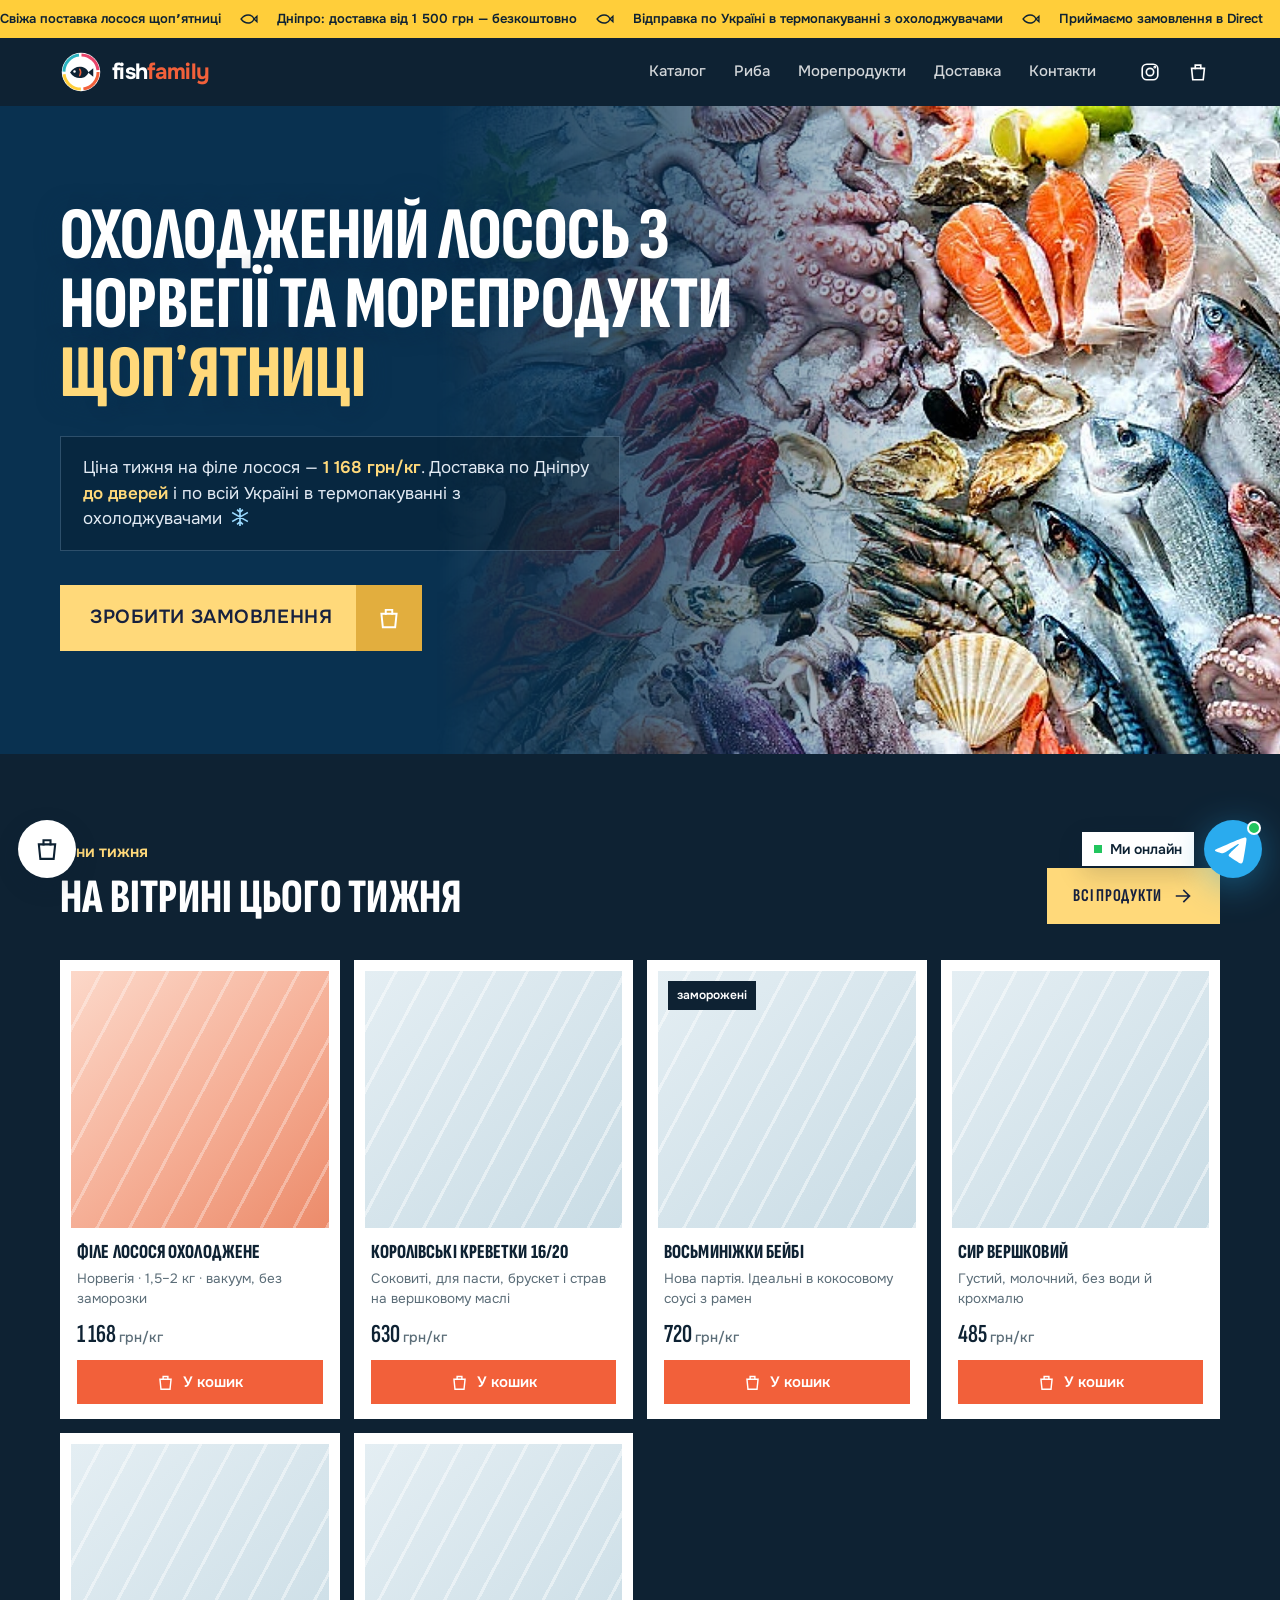
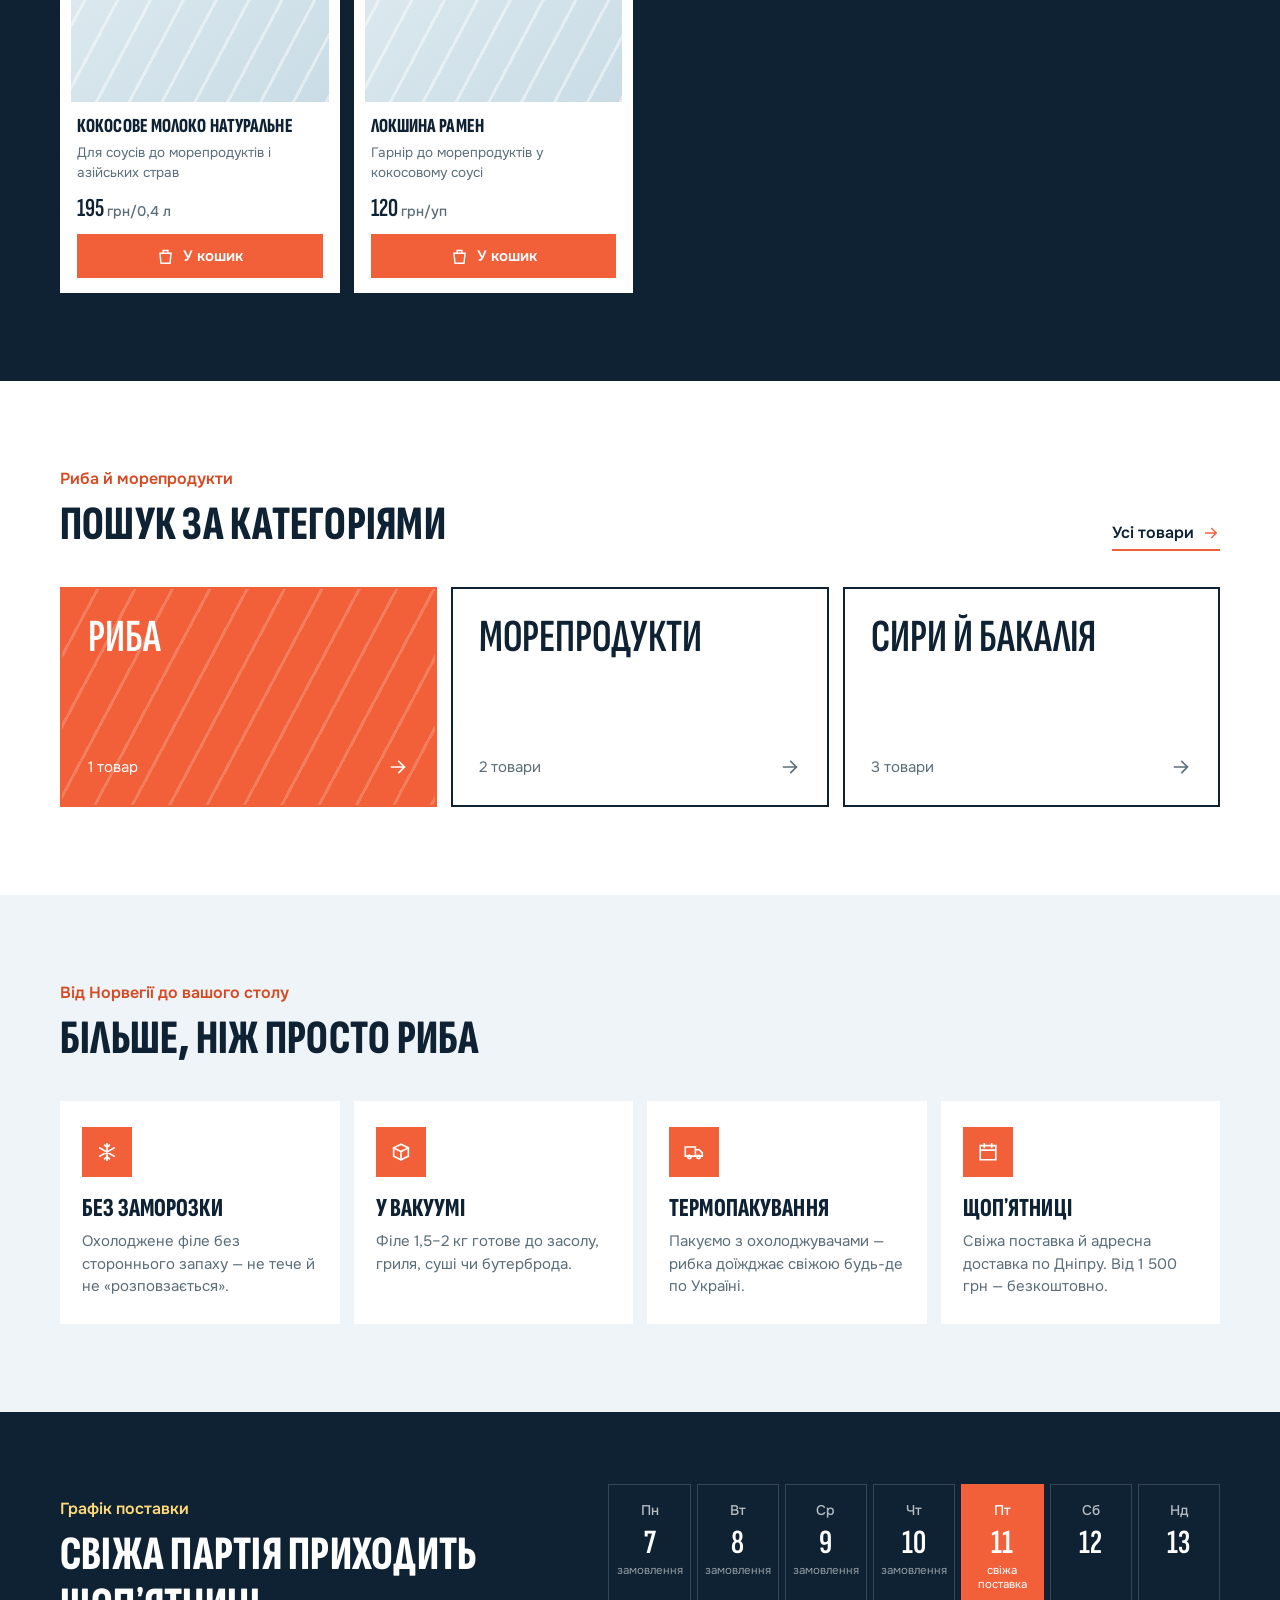
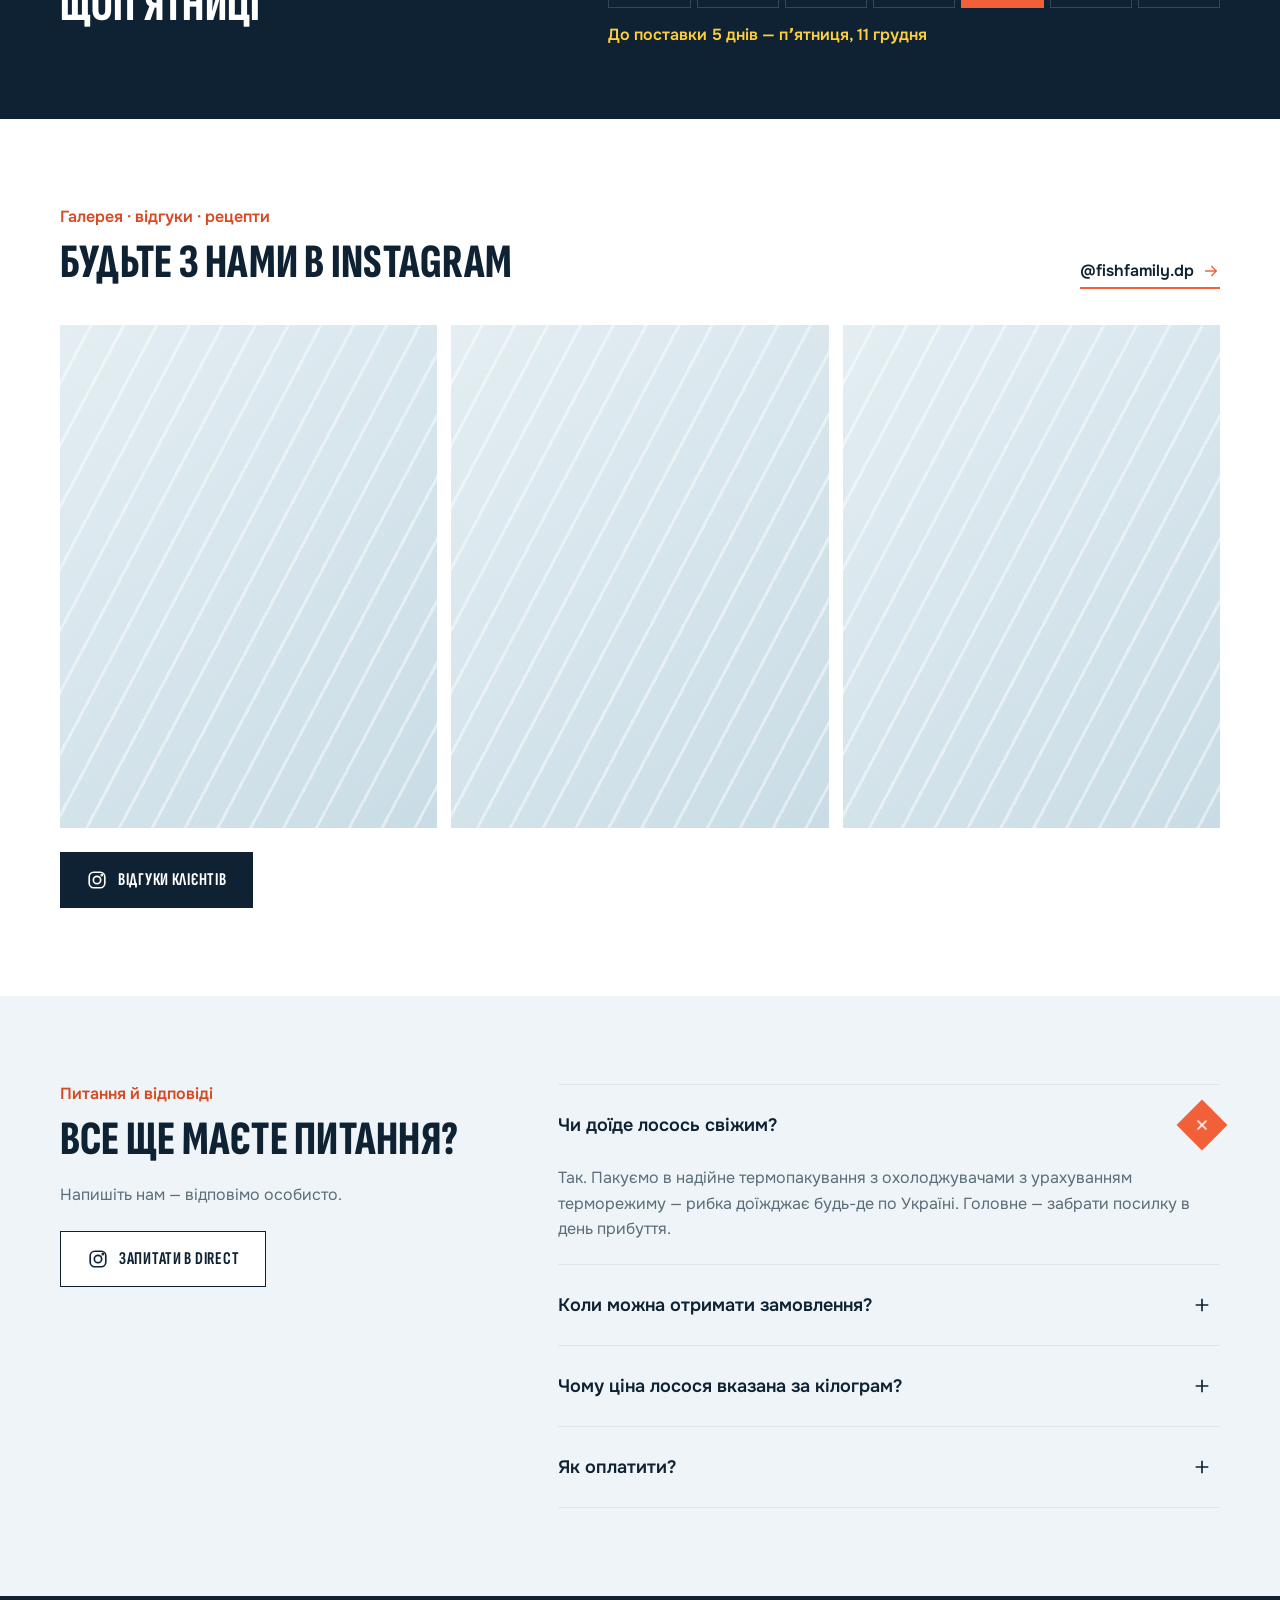
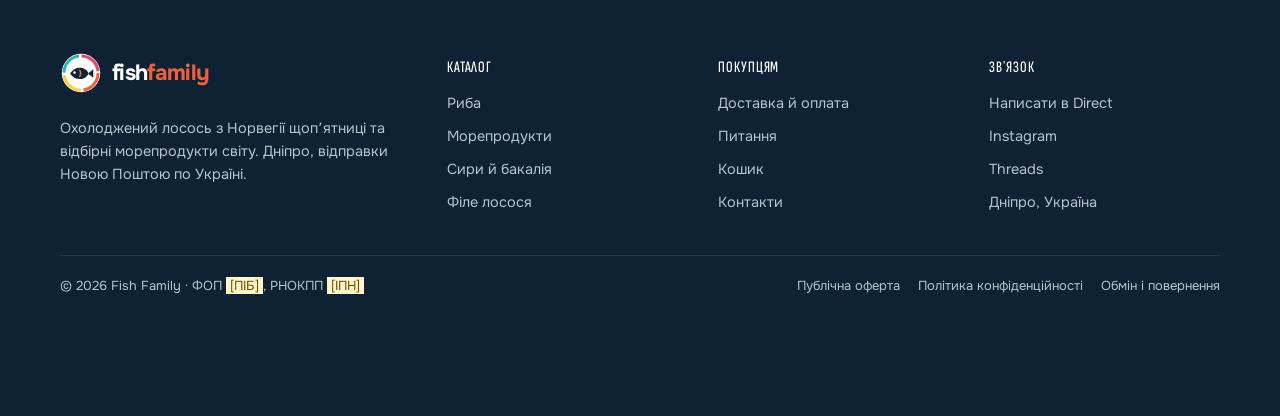
==== commit af64cf5a: "Оформлення: отримувач, помилки під полями, юридичні сторінки - «Я отримувач / Отримувач інша людина»" ====
--- a/index.html
+++ b/index.html
@@ -206,8 +206,8 @@
       </div>
     </div>
     <div class="foot__bottom">
-      <span>© 2026 Fish Family</span>
-      <span>Ціни на сайті — ціни тижня. Остаточну суму підтвердимо в Direct.</span>
+      <span>© 2026 Fish Family · ФОП <em class="stub">[ПІБ]</em>, РНОКПП <em class="stub">[ІПН]</em></span>
+      <nav class="foot__legal" aria-label="Документи"><a href="oferta.html">Публічна оферта</a><a href="polityka.html">Політика конфіденційності</a><a href="povernennia.html">Обмін і повернення</a></nav>
     </div>
   </div>
 </footer>
--- a/style.css
+++ b/style.css
@@ -552,6 +552,92 @@
 .ac__item:hover, .ac__item.on { background: var(--ice); }
 .ac__msg { padding: 12px 14px; font-size: 14px; color: var(--muted); }
 
+/* ---------- оформлення: кроки ---------- */
+.cogrid { display: grid; grid-template-columns: minmax(0, 1fr) 380px; gap: 28px; align-items: start; }
+.comain { display: grid; gap: 14px; }
+.costep { padding: 24px; border: 1px solid var(--line); background: #fff; }
+.costep > h2, .costep__head h2 { display: flex; align-items: center; gap: 12px; margin: 0 0 16px; font-size: 28px; }
+.costep > h2 span { width: 34px; height: 34px; flex: none; display: grid; place-items: center; background: var(--salmon); color: #fff; font-size: 19px; }
+.costep__head { display: flex; justify-content: space-between; align-items: center; gap: 12px; margin-bottom: 6px; }
+.costep__head h2 { margin: 0; }
+.costep .citems { border-top: 0; }
+.costep .citem:last-child { border-bottom: 0; }
+.costep .opts + .fields { margin-top: 6px; }
+.opts { display: grid; gap: 8px; }
+.opt { display: flex; align-items: center; gap: 14px; padding: 14px 16px; border: 1.5px solid var(--line); background: #fff; cursor: pointer; transition: border-color .2s, background .2s; }
+.opt:hover { border-color: var(--ink); }
+.opt input { appearance: none; -webkit-appearance: none; flex: none; width: 20px; height: 20px; margin: 0; border: 2px solid #B9C7CF; background: #fff; transition: border-color .15s, background .15s; }
+.opt input:checked { border-color: var(--ink); background: var(--salmon); box-shadow: inset 0 0 0 3px #fff; }
+.opt input:focus-visible { outline: 2px solid var(--ink); outline-offset: 2px; }
+.opt:has(input:checked) { border-color: var(--ink); background: var(--ice); }
+.opt__txt { flex: 1; min-width: 0; line-height: 1.35; }
+.opt__txt b { display: block; font-weight: 600; color: var(--ink); }
+.opt__txt small { display: block; margin-top: 2px; font-size: 13px; color: var(--muted); }
+.opt__price { flex: none; font-style: normal; font-weight: 700; font-size: 14.5px; color: var(--ink); white-space: nowrap; }
+.coside { position: sticky; top: 92px; padding: 22px; border: 1px solid var(--line); background: #fff; }
+.coside .h3 { margin-top: 0; }
+
+/* ---------- оформлення: помилки, отримувач, панель ---------- */
+.req { font-style: normal; color: var(--salmon-d); }
+.field__msg { font-size: 12.5px; line-height: 1.35; color: var(--salmon-d); }
+.field.err textarea { border-color: var(--salmon); background: var(--salmon-l); }
+.field__hint { margin: 10px 0 0; font-size: 13px; line-height: 1.45; color: var(--muted); }
+.check { display: flex; align-items: center; gap: 10px; margin-top: 16px; cursor: pointer; font-weight: 500; color: var(--ink); }
+.check input {
+  appearance: none; -webkit-appearance: none; flex: none; width: 20px; height: 20px; margin: 0;
+  border: 2px solid #B9C7CF; background: #fff; transition: border-color .15s, background-color .15s;
+}
+.check input:checked {
+  border-color: var(--ink);
+  background: var(--ink) url("data:image/svg+xml,%3Csvg xmlns='http://www.w3.org/2000/svg' viewBox='0 0 24 24' fill='none' stroke='white' stroke-width='3.2'%3E%3Cpath d='M5 12.5l4.5 4.5L19 7.5'/%3E%3C/svg%3E") center / 14px no-repeat;
+}
+.check input:focus-visible { outline: 2px solid var(--ink); outline-offset: 2px; }
+#otherFields { margin-top: 4px; }
+.cart__hint a { color: var(--ink); }
+.cart__hint--food { margin-top: 6px; }
+.cobar {
+  position: fixed; z-index: 50; left: 0; right: 0; bottom: 0;
+  display: flex; align-items: center; gap: 12px;
+  padding: 10px 16px calc(10px + env(safe-area-inset-bottom));
+  background: #fff; box-shadow: 0 -10px 30px rgba(14,34,51,.14);
+}
+.cobar__sum { flex: 1; min-width: 0; line-height: 1.2; }
+.cobar__sum small { display: block; font-size: 12.5px; color: var(--muted); }
+.cobar__sum b { font: 800 24px/1.1 var(--head); color: var(--ink); white-space: nowrap; }
+.cobar .btn { height: 50px; padding: 0 22px; font-size: 17px; }
+body.cobar-on .tg { bottom: 84px; }
+body.cobar-on .toast { bottom: 90px; }
+
+/* ---------- контакти: хто отримує, телефон з прапорцем ---------- */
+.seg { display: grid; grid-template-columns: 1fr 1fr; gap: 6px; padding: 6px; background: var(--ice); }
+.seg__btn { min-height: 48px; padding: 8px 12px; font-weight: 600; font-size: 15.5px; line-height: 1.25; color: var(--ink); background: transparent; transition: background .2s, color .2s; }
+.seg__btn:hover { background: #fff; }
+.seg__btn.on { background: var(--ink); color: #fff; }
+.costep__sub { margin: 22px 0 2px; font: 700 20px/1.2 var(--body); text-transform: none; letter-spacing: 0; color: var(--ink); }
+.tel { display: flex; }
+.field .tel__cc {
+  flex: none; display: flex; align-items: center; gap: 8px; padding: 0 12px;
+  border: 1.5px solid var(--line); border-right: 0; background: var(--ice);
+  font-size: 16px; font-weight: 500; color: var(--ink);
+}
+.tel input { min-width: 0; }
+.field.err .tel__cc { border-color: var(--salmon); }
+.flag { flex: none; width: 22px; height: 15px; background: linear-gradient(#0057B7 50%, #FFD700 50%); }
+.costep > .check { margin-top: 18px; }
+
+/* ---------- юридичні сторінки ---------- */
+.legal { max-width: 820px; padding-bottom: 88px; }
+.legal h2 { font-size: 26px; margin: 34px 0 10px; }
+.legal p, .legal li { line-height: 1.7; }
+.legal p { margin: 0 0 10px; }
+.legal ul { margin: 0 0 10px; padding-left: 20px; }
+.legal li { margin-bottom: 6px; }
+.legal a { color: var(--salmon-d); }
+.stub { font-style: normal; white-space: nowrap; padding: 0 4px; background: #FFF4CC; color: #6B5300; }
+.foot__legal { display: flex; flex-wrap: wrap; gap: 6px 18px; }
+.foot__legal a { text-decoration: none; }
+.foot__legal a:hover { color: var(--sun); }
+
 /* ---------- адаптив ---------- */
 @media (max-width: 960px) {
   .hdr__nav { display: none; }
@@ -564,7 +650,8 @@
   .prod { grid-template-columns: 1fr; gap: 28px; padding-bottom: 64px; }
   .gal { position: static; }
   .quality, .recipe, .deliv, .faqwrap, .cartgrid { grid-template-columns: 1fr; gap: 28px; }
-  .faqwrap__head, .cartside { position: static; }
+  .faqwrap__head, .cartside, .coside { position: static; }
+  .cogrid { grid-template-columns: 1fr; gap: 14px; }
   .ideas { grid-template-columns: repeat(2, 1fr); }
   .perks4 { grid-template-columns: repeat(2, 1fr); }
   .contacts { grid-template-columns: 1fr 1fr; }
@@ -662,6 +749,12 @@
   .citem > .step { justify-self: start; }
   .fields { grid-template-columns: 1fr; }
   .cartside { padding: 16px; }
+  .costep, .coside { padding: 16px; }
+  .costep > h2, .costep__head h2 { font-size: 23px; }
+  .costep > h2 span { width: 30px; height: 30px; font-size: 17px; }
+  .opt { padding: 12px; gap: 12px; }
+  .seg__btn { font-size: 14px; padding: 6px 8px; }
+  .costep__sub { font-size: 18px; margin-top: 18px; }
 
   .cta__in { padding-block: 52px; }
   .cta__btns, .cta__btns .btn { width: 100%; }
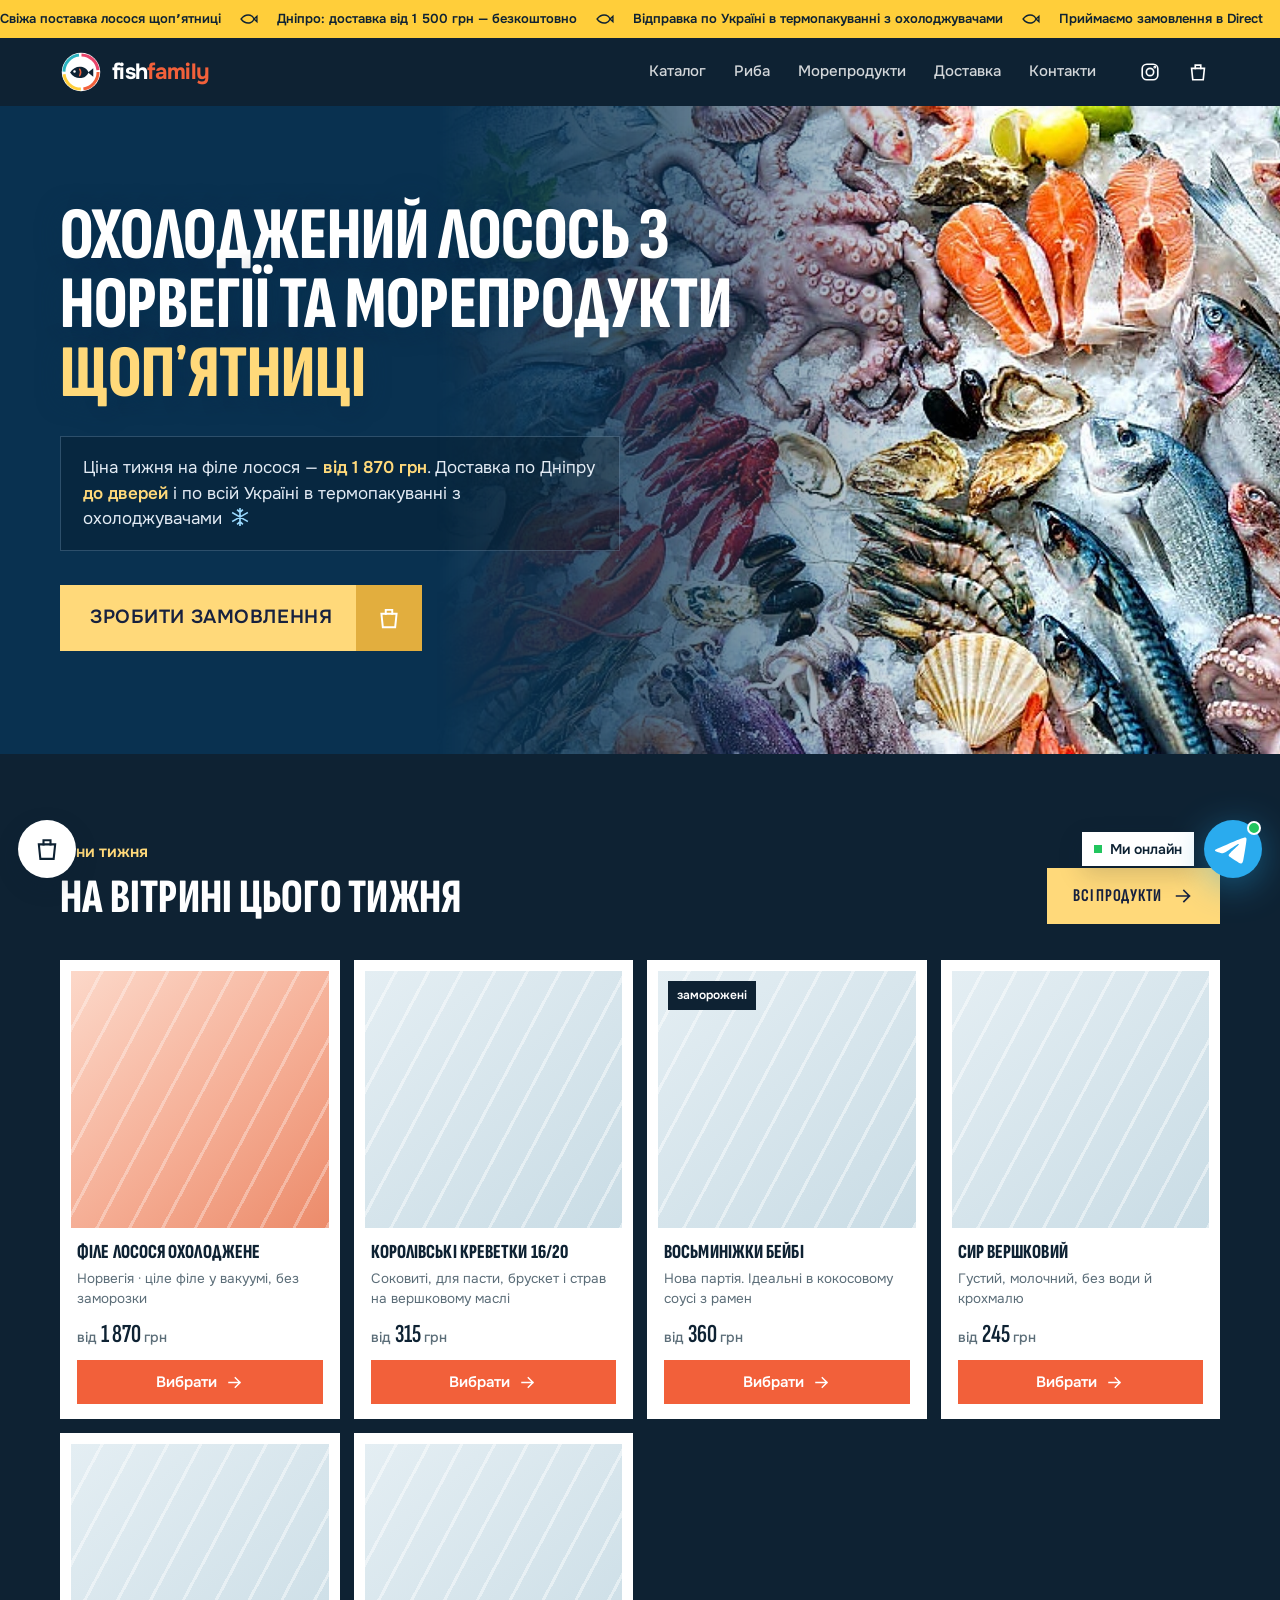
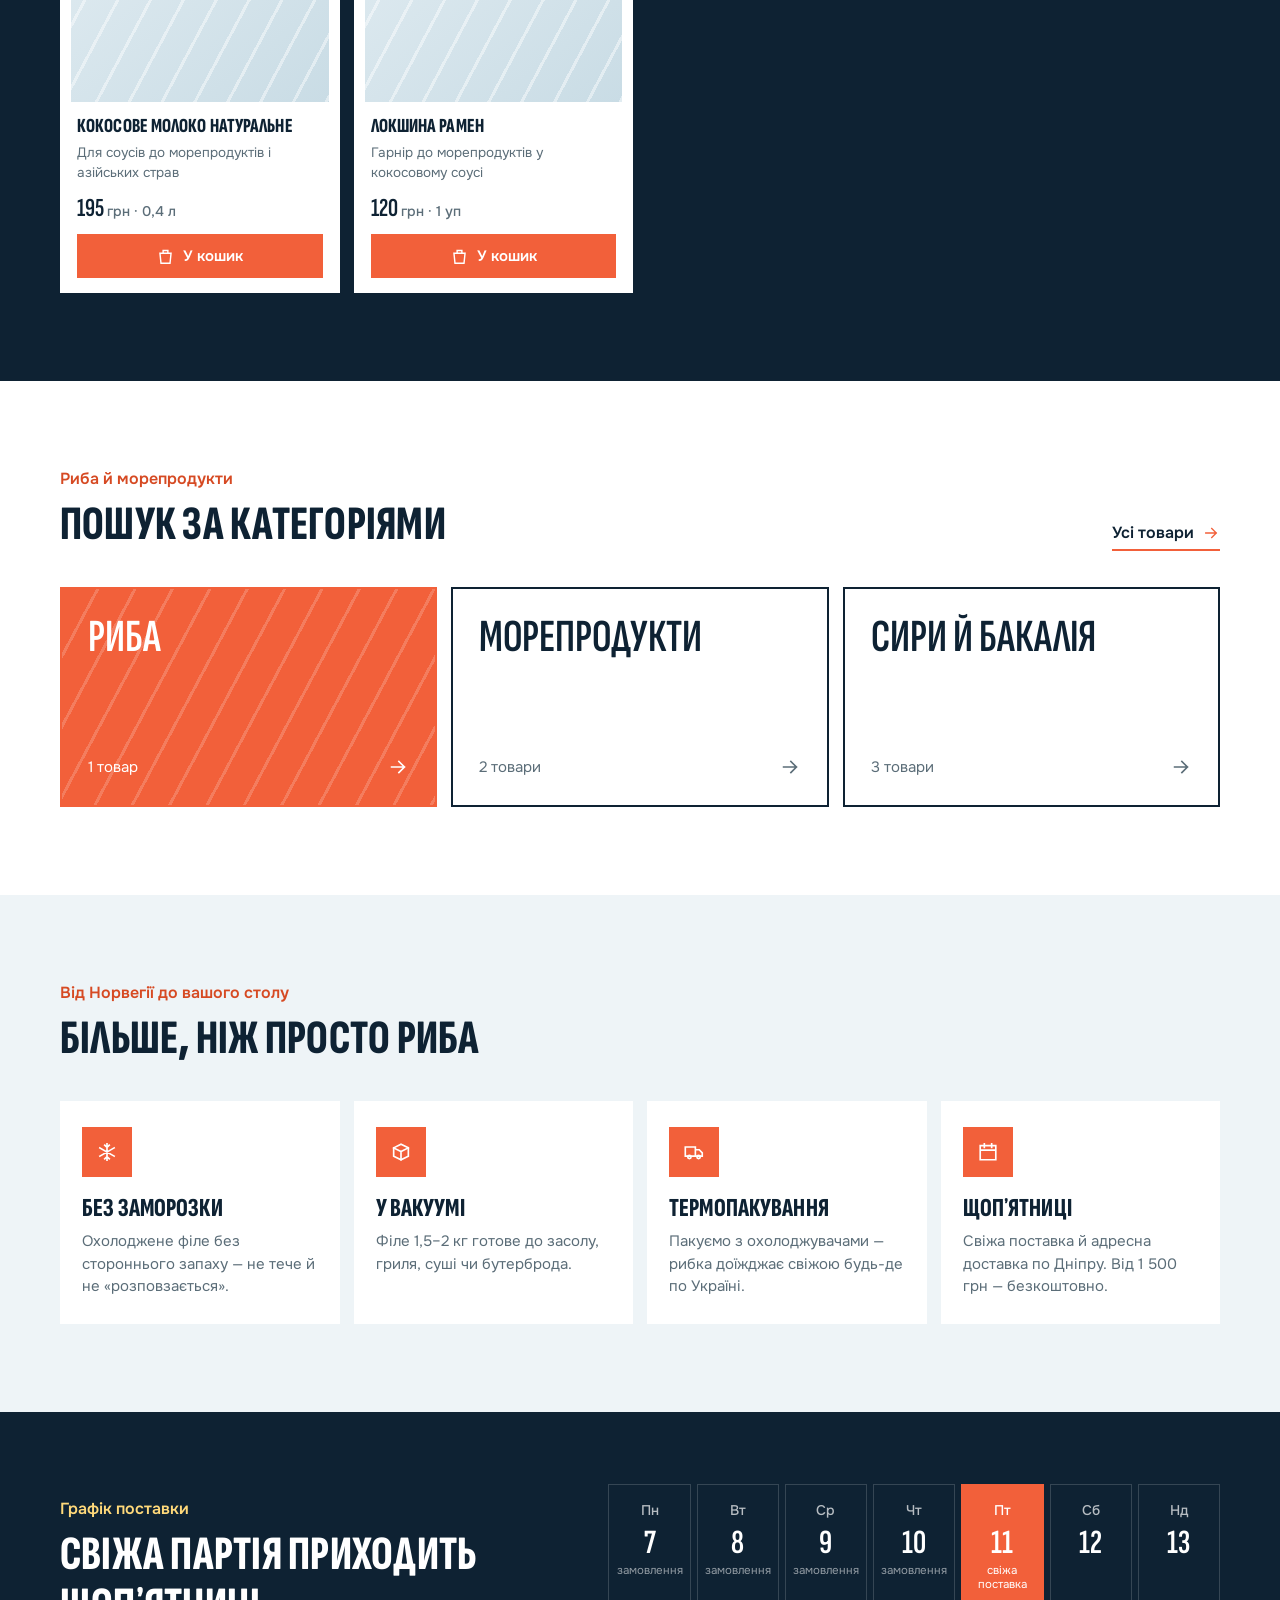
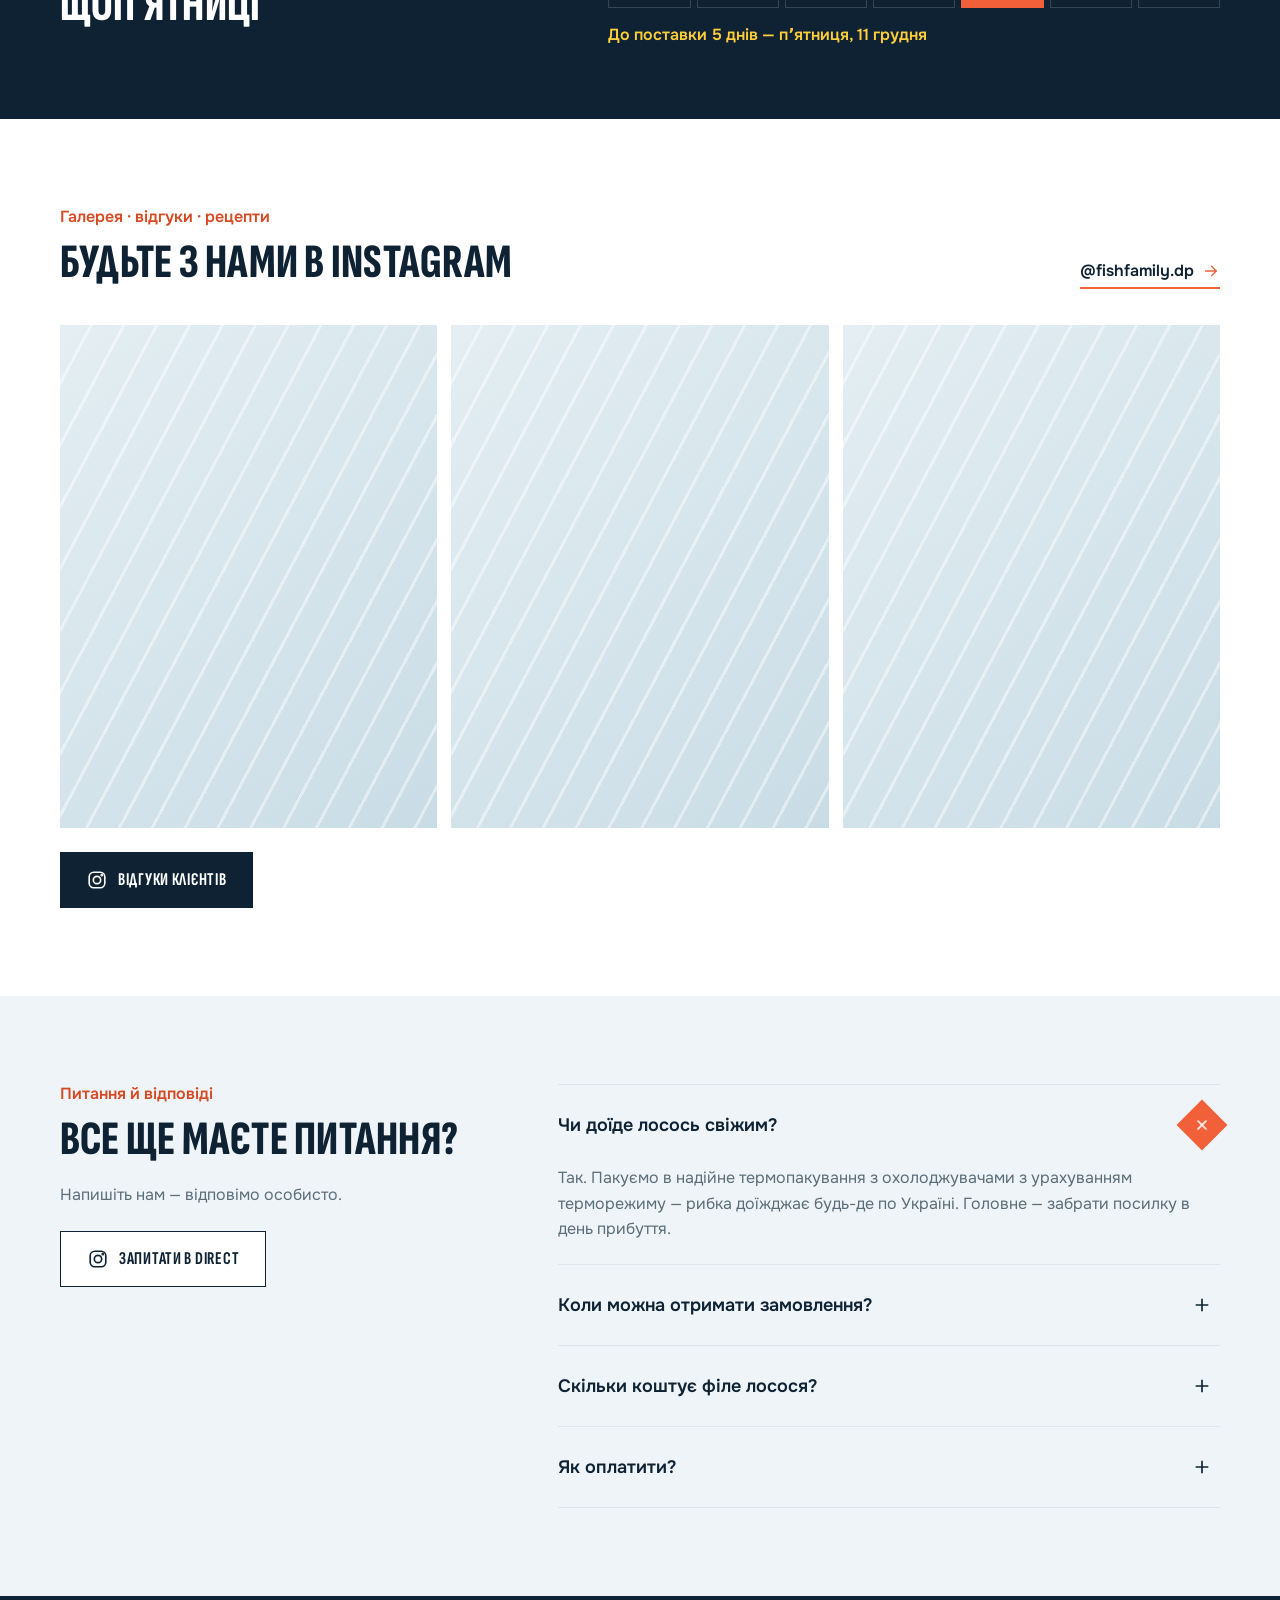
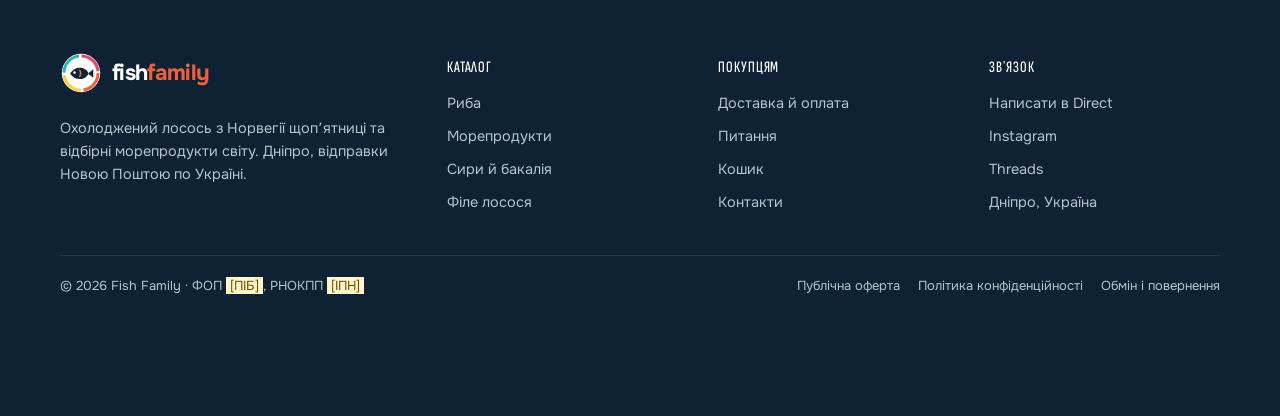
==== commit 7035c150: "Фіксовані ціни з вибором ваги, галерея з мініатюрами на телефоні - у товарів варіанти ваги / фасуван" ====
--- a/index.html
+++ b/index.html
@@ -71,7 +71,7 @@
   <div class="wrap hero__in">
     <h1>Охолоджений лосось з Норвегії та морепродукти <em>щопʼятниці</em></h1>
     <div class="hero__box">
-      <p>Ціна тижня на філе лосося — <b><span data-price-of="losos">1 168</span> грн/кг</b>. Доставка по Дніпру <b>до дверей</b> і по всій Україні в термопакуванні з охолоджувачами <svg class="i hero__snow"><use href="#i-snow"/></svg></p>
+      <p>Ціна тижня на філе лосося — <b>від <span data-price-of="losos">1 870</span> грн</b>. Доставка по Дніпру <b>до дверей</b> і по всій Україні в термопакуванні з охолоджувачами <svg class="i hero__snow"><use href="#i-snow"/></svg></p>
     </div>
     <a class="hero__btn" href="katalog.html">Зробити замовлення<span><svg class="i"><use href="#i-cart"/></svg></span></a>
   </div>
@@ -158,8 +158,8 @@
         <p>Свіжа партія приходить щопʼятниці. Замовлення формуємо заздалегідь — напишіть нам, і ми додамо вас до найближчої поставки.</p>
       </details>
       <details>
-        <summary>Чому ціна лосося вказана за кілограм?<span class="pm"><svg class="i"><use href="#i-plus"/></svg></span></summary>
-        <p>Філе продається цілим, а вага кожного трохи різна — від 1,5 до 2 кг. Ціна тижня оновлюється з кожною поставкою, остаточну суму називаємо після зважування.</p>
+        <summary>Скільки коштує філе лосося?<span class="pm"><svg class="i"><use href="#i-plus"/></svg></span></summary>
+        <p>Філе продається цілим у двох категоріях ваги: 1,5–1,7 кг і 1,7–2 кг. У кожної категорії фіксована ціна тижня, тож сума в кошику остаточна. Ціни оновлюємо разом із поставкою.</p>
       </details>
       <details>
         <summary>Як оплатити?<span class="pm"><svg class="i"><use href="#i-plus"/></svg></span></summary>
--- a/style.css
+++ b/style.css
@@ -303,6 +303,10 @@
 .price__unit { font-weight: 600; font-size: 18px; color: var(--ink); }
 .price__tag { align-self: center; background: var(--salmon-l); color: var(--salmon-d); font-size: 13px; font-weight: 600; padding: 6px 10px; }
 .lead { margin: 16px 0 22px; font-size: 16.5px; }
+.variants { margin: 18px 0 0; }
+.variants .pill { min-width: 110px; }
+a.add { text-decoration: none; }
+.card__price small:first-child { margin-right: 2px; }
 .specs { display: grid; grid-template-columns: auto 1fr; margin: 0 0 24px; border-top: 1px solid var(--line); }
 .specs dt, .specs dd { margin: 0; padding: 11px 0; border-bottom: 1px solid var(--line); font-size: 15px; }
 .specs dt { color: var(--muted); padding-right: 24px; }
@@ -710,8 +714,8 @@
   .chip { flex: none; }
 
   .gal { margin-inline: -16px; }
-  .gal__thumbs { display: none; }
-  .gal__dots { display: flex; }
+  .gal__thumbs { gap: 8px; margin-top: 8px; padding-inline: 16px; }
+  .gal__dots { display: none; }
   .price__num { font-size: 50px; }
   .specs dt, .specs dd { font-size: 14.5px; }
   .buy { padding: 16px; }
